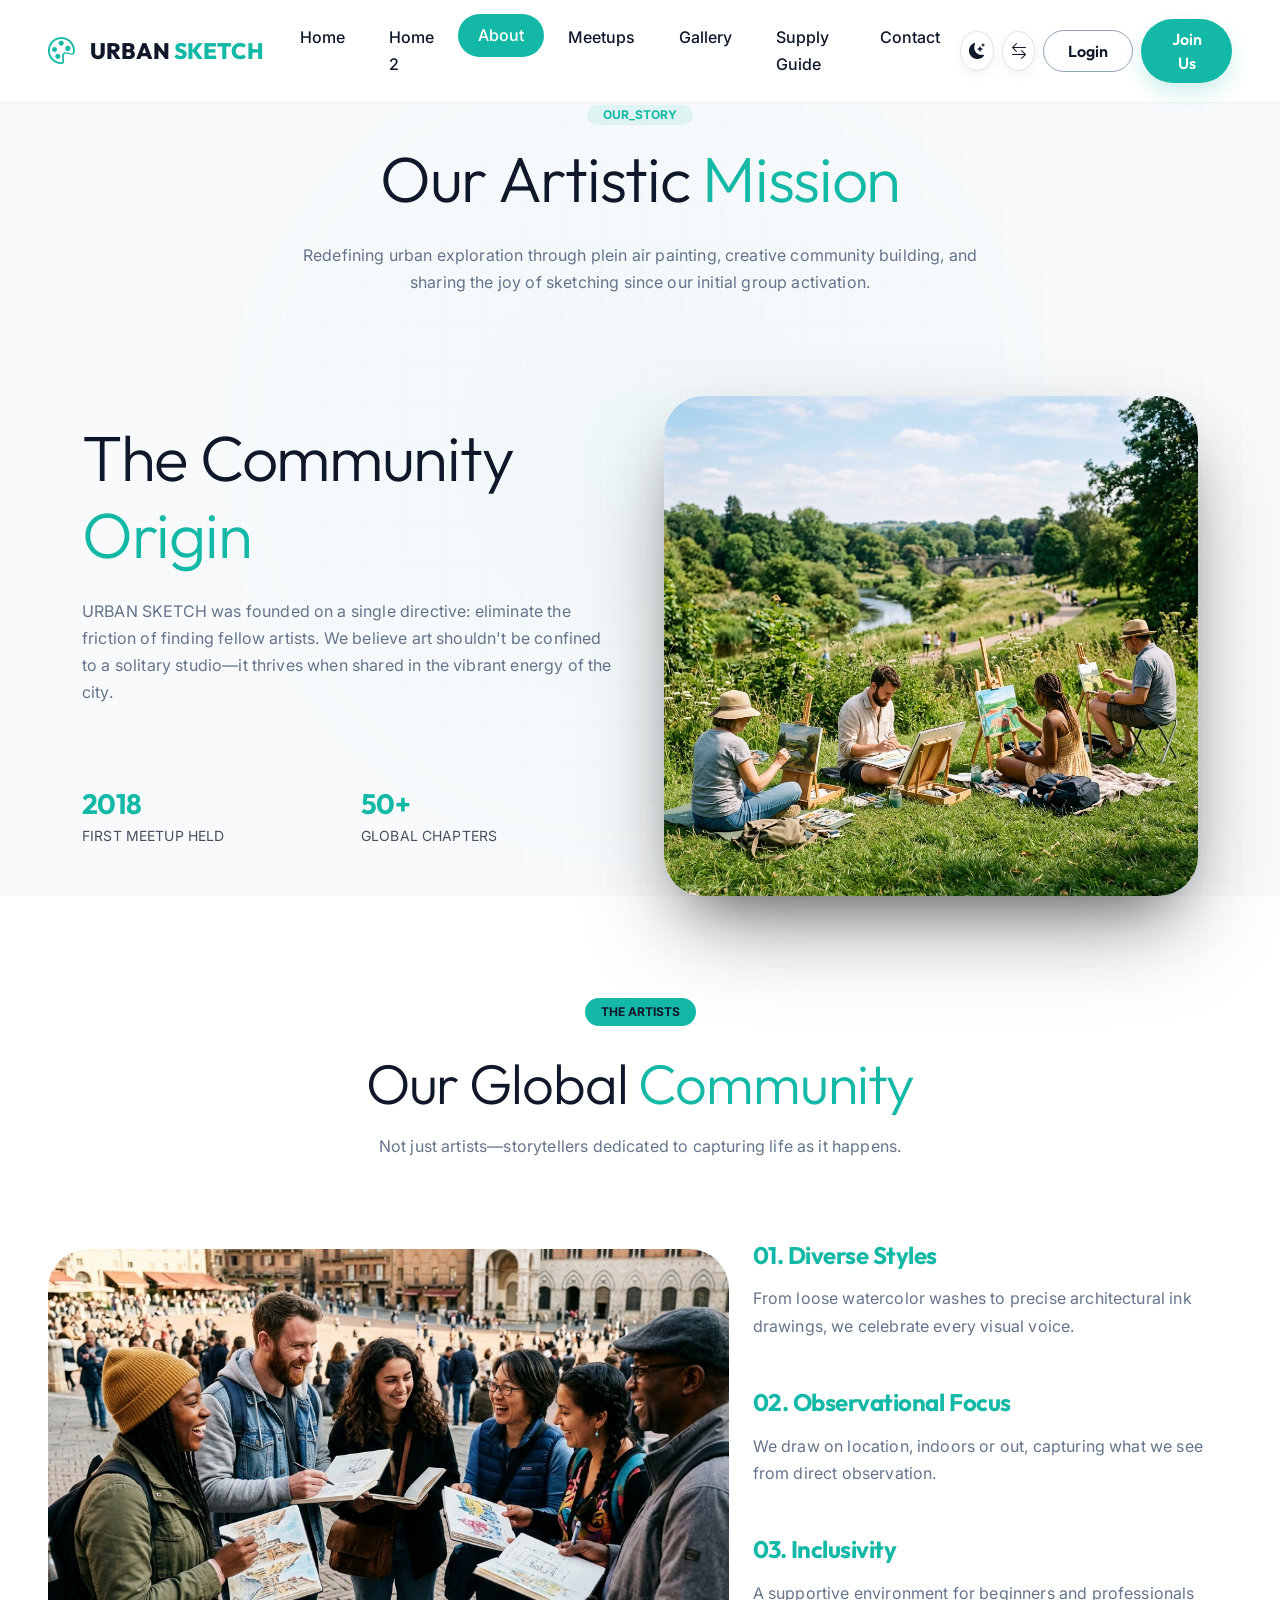
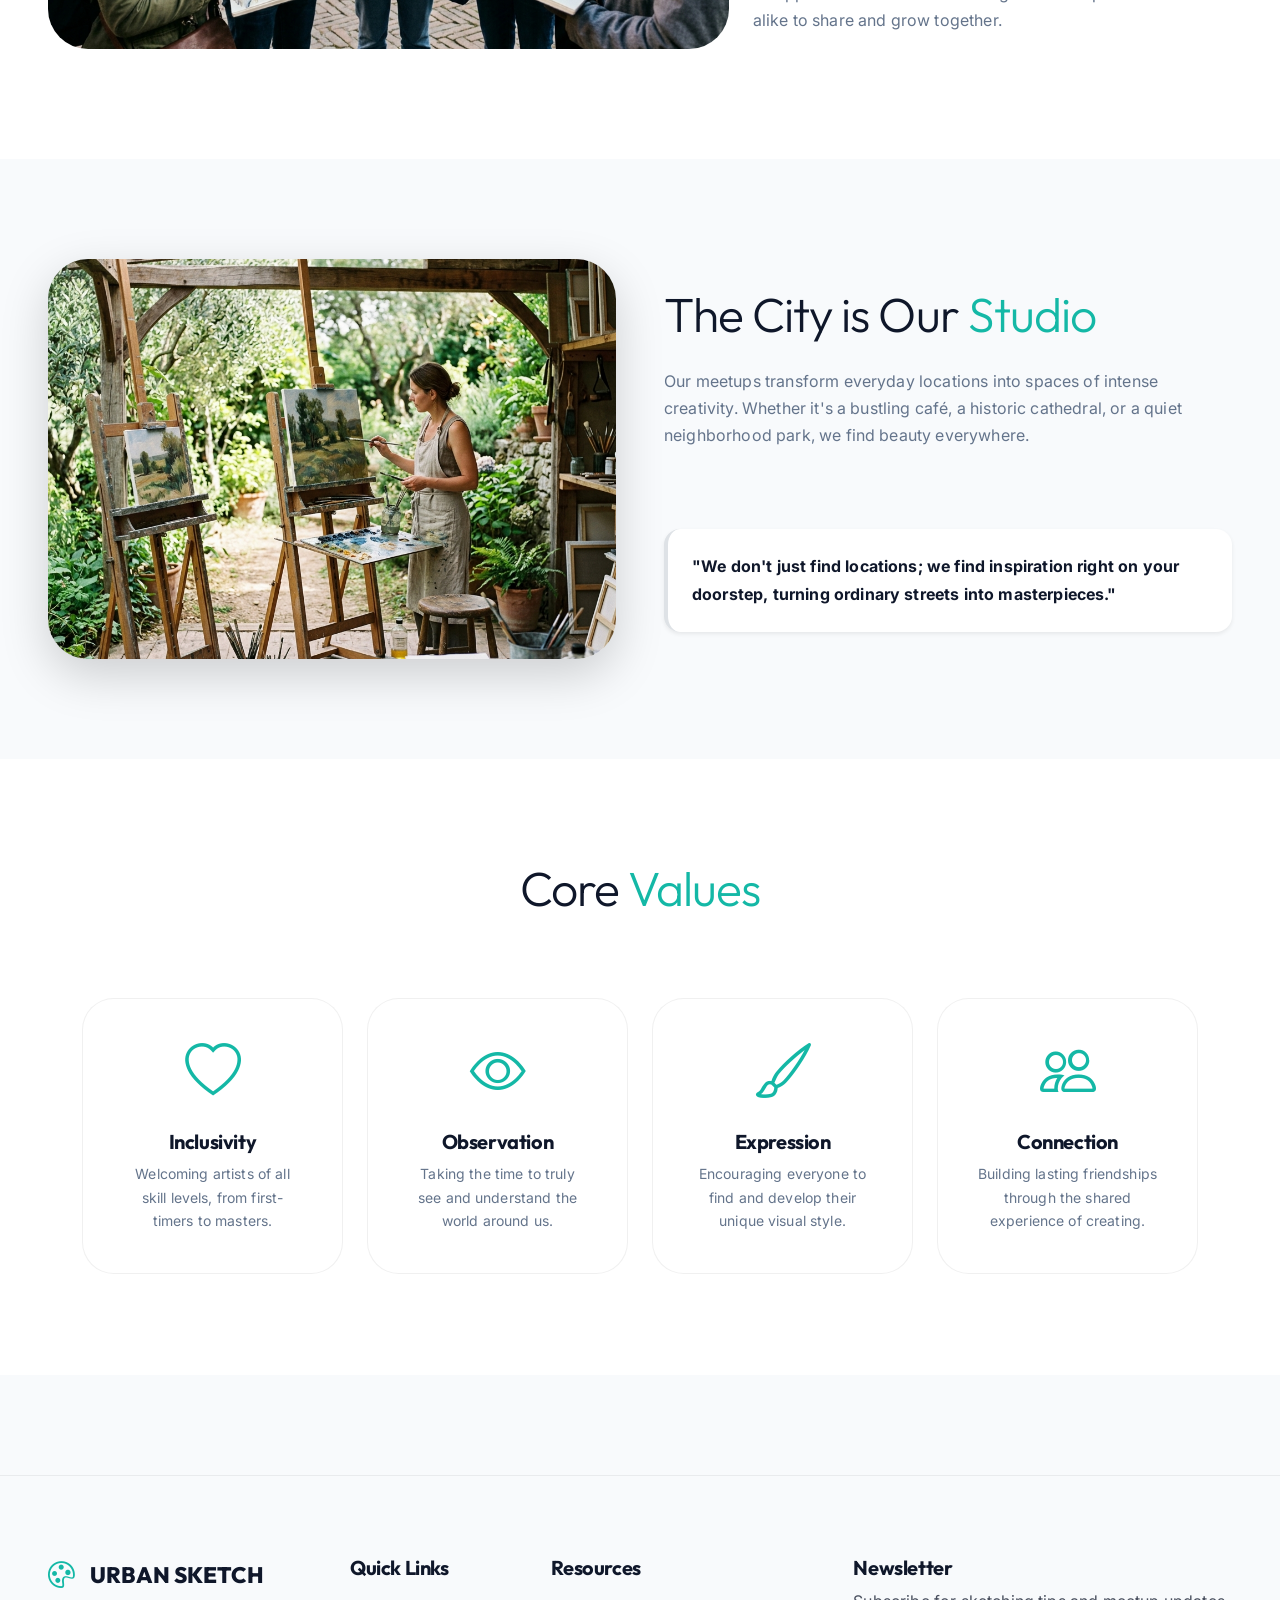
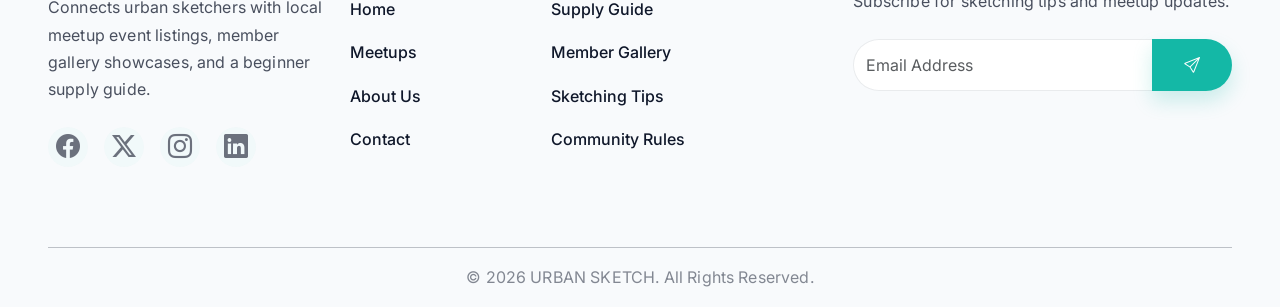
==== about.html @ a020747d "Initial commit with optimized platform layout and styling" ====
<!DOCTYPE html>

<html lang="en">
<head>
<link href="assets/images/favicon.svg" rel="icon" type="image/svg+xml"/>
<meta charset="utf-8"/>
<meta content="width=device-width, initial-scale=1.0" name="viewport"/>
<title>About Us | URBAN SKETCH</title>
<link href="https://cdn.jsdelivr.net/npm/bootstrap@5.3.3/dist/css/bootstrap.min.css" rel="stylesheet"/>
<link href="https://cdn.jsdelivr.net/npm/bootstrap-icons@1.11.3/font/bootstrap-icons.min.css" rel="stylesheet"/>
<link href="assets/css/style.css?v=3" rel="stylesheet"/>
<link href="assets/css/rtl.css" rel="stylesheet"/>
</head>
<body class="bg-color">
<div class="cursor-blob d-none d-xxl-block"></div>
<!-- Fixed Top Navbar -->
<nav class="navbar navbar-expand-xl">
<div class="container-fluid px-4 px-md-5">
<a class="navbar-brand d-flex align-items-center gap-3" href="index.html">
<i class="bi bi-palette brand-icon"></i>
<span class="fw-800">URBAN <span class="text-accent">SKETCH</span></span>
</a>
<button class="navbar-toggler border-0 shadow-none" data-bs-target="#offcanvasNav" data-bs-toggle="offcanvas" type="button">
<span class="navbar-toggler-icon"></span>
</button>
<div class="collapse navbar-collapse" id="navbarNav">
<ul class="navbar-nav mx-auto gap-1">
<li class="nav-item"><a class="nav-link" href="index.html">Home</a></li><li class="nav-item"><a class="nav-link" href="home-2.html">Home 2</a></li>
<li class="nav-item"><a class="nav-link active" href="about.html">About</a></li>
<li class="nav-item"><a class="nav-link" href="services.html">Meetups</a></li>
<li class="nav-item"><a class="nav-link" href="gallery.html">Gallery</a></li>
<li class="nav-item"><a class="nav-link" href="pricing.html">Supply Guide</a></li>
<li class="nav-item"><a class="nav-link" href="contact.html">Contact</a></li>
</ul>
<div class="d-flex align-items-center gap-2">
<div class="theme-toggle floating-icon-btn"><i class="bi bi-moon-stars-fill"></i></div>
<div class="rtl-toggle floating-icon-btn" onclick="document.documentElement.dir=document.documentElement.dir==='rtl'?'ltr':'rtl'"><i class="bi bi-arrow-left-right"></i></div>
<a class="btn btn-outline-dark px-4 py-2 d-none d-sm-inline-block" href="login.html">Login</a>
<a class="btn btn-accent px-4 py-2" href="booking.html">Join Us</a>
</div>
</div>
</div>
</nav>
<!-- Mobile Offcanvas -->
<div class="offcanvas offcanvas-end rounded-start-4 shadow-lg border-0 bg-card" id="offcanvasNav" tabindex="-1">
<div class="offcanvas-header p-4 position-relative d-flex justify-content-center border-bottom border-secondary border-opacity-10">
<h5 class="offcanvas-title navbar-brand m-0">
<i class="bi bi-palette brand-icon"></i>
<span class="fw-800">URBAN <span class="text-accent">SKETCH</span></span>
</h5>
<button class="btn-close position-absolute end-0 me-4" data-bs-dismiss="offcanvas" type="button"></button>
</div>
<div class="offcanvas-body p-4">
<ul class="navbar-nav gap-2">
<li class="nav-item"><a class="nav-link" href="index.html">Home</a></li><li class="nav-item"><a class="nav-link" href="home-2.html">Home 2</a></li>
<li class="nav-item"><a class="nav-link active" href="about.html">About</a></li>
<li class="nav-item"><a class="nav-link" href="services.html">Meetups</a></li>
<li class="nav-item"><a class="nav-link" href="gallery.html">Gallery</a></li>
<li class="nav-item"><a class="nav-link" href="pricing.html">Supply Guide</a></li>
<li class="nav-item"><a class="nav-link" href="contact.html">Contact</a></li>
</ul>
<div class="mt-auto pt-4 border-top">
<div class="d-flex align-items-center justify-content-center gap-3 mb-3">
<div class="theme-toggle floating-icon-btn"><i class="bi bi-moon-stars-fill"></i></div>
<div class="rtl-toggle floating-icon-btn" onclick="document.documentElement.dir=document.documentElement.dir==='rtl'?'ltr':'rtl'"><i class="bi bi-arrow-left-right"></i></div>
</div>
<div class="d-flex flex-column gap-3">
<a class="btn btn-outline-dark w-100 py-3 rounded-4" href="login.html">Login</a>
<a class="btn btn-accent w-100 py-3 rounded-4 fw-bold" href="booking.html">Join Us</a>
</div>
</div>
</div>
</div>
<!-- About Content -->
<main class="py-100">
<!-- Cinematic Hero -->
<section class="container text-center mb-100 reveal-up active">
<div class="badge bg-accent bg-opacity-10 text-accent mb-3 px-3 py-1 rounded-pill fw-bold">OUR_STORY</div>
<h1 class="display-3 fw-800 mb-4">Our Artistic <span class="text-accent">Mission</span></h1>
<p class="body-large text-muted mx-auto" style="max-width: 700px;">Redefining urban exploration through plein air painting, creative community building, and sharing the joy of sketching since our initial group activation.</p>
</section>
<!-- Section 1: Mission Hero -->
<section class="container">
<div class="row align-items-center g-5">
<div class="col-lg-6 reveal-up active text-center text-lg-start">
<h1 class="display-3 fw-800 mb-4">The Community <span class="text-accent">Origin</span></h1>
<p class="body-large text-muted mb-80">URBAN SKETCH was founded on a single directive: eliminate the friction of finding fellow artists. We believe art shouldn't be confined to a solitary studio—it thrives when shared in the vibrant energy of the city.</p>
<div class="row g-4 justify-content-center justify-content-lg-start">
<div class="col-sm-6">
<h3 class="fw-800 text-accent mb-1">2018</h3>
<p class="small opacity-75">FIRST MEETUP HELD</p>
</div>
<div class="col-sm-6">
<h3 class="fw-800 text-accent mb-1">50+</h3>
<p class="small opacity-75">GLOBAL CHAPTERS</p>
</div>
</div>
</div>
<div class="col-lg-6 reveal-up active delay-2">
<div class="image-reveal-wrapper rounded-60 shadow-2xl">
<img alt="Community Meetup" src="assets/images/about_meetup.png"/>
</div>
</div>
</div>
</section>
<!-- Section 2: Elite Team Grid -->
<section class="bg-card py-100 border-top border-bottom border-light border-opacity-10">
<div class="container-fluid px-4 px-md-5">
<div class="text-center mb-80 reveal-up active">
<span class="badge bg-accent text-dark px-3 py-2 rounded-pill mb-4">THE ARTISTS</span>
<h2 class="display-4 fw-800 mb-3">Our Global <span class="text-accent">Community</span></h2>
<p class="body-medium opacity-75 text-muted">Not just artists—storytellers dedicated to capturing life as it happens.</p>
</div>
<div class="row g-4 align-items-center">
<div class="col-lg-7 reveal-up active">
<div class="rounded-40 overflow-hidden shadow-premium">
<img alt="Our Community" class="img-fluid w-100 object-fit-cover" src="assets/images/about_community.png" style="max-height: 400px;"/>
</div>
</div>
<div class="col-lg-5 reveal-up active delay-2">
<div>
<div class="mb-5">
<h4 class="fw-bold text-accent mb-3">01. Diverse Styles</h4>
<p class="opacity-75 text-muted">From loose watercolor washes to precise architectural ink drawings, we celebrate every visual voice.</p>
</div>
<div class="mb-5">
<h4 class="fw-bold text-accent mb-3">02. Observational Focus</h4>
<p class="opacity-75 text-muted">We draw on location, indoors or out, capturing what we see from direct observation.</p>
</div>
<div>
<h4 class="fw-bold text-accent mb-3">03. Inclusivity</h4>
<p class="opacity-75 text-muted">A supportive environment for beginners and professionals alike to share and grow together.</p>
</div>
</div>
</div>
</div>
</div>
</section>
<!-- Section 3: The Mobile Lab (Split) -->
<section class="py-100">
<div class="container-fluid px-4 px-md-5">
<div class="row align-items-center g-5 flex-lg-row-reverse">
<div class="col-lg-6 reveal-right active">
<h2 class="display-5 fw-800 mb-4">The City is Our <span class="text-accent">Studio</span></h2>
<p class="body-medium text-muted mb-80">Our meetups transform everyday locations into spaces of intense creativity. Whether it's a bustling café, a historic cathedral, or a quiet neighborhood park, we find beauty everywhere.</p>
<div class="bg-card p-4 rounded-4 border-start border-4 border-accent shadow-sm">
<p class="mb-0 fw-bold text-main">"We don't just find locations; we find inspiration right on your doorstep, turning ordinary streets into masterpieces."</p>
</div>
</div>
<div class="col-lg-6 reveal-left active delay-1">
<div class="rounded-40 overflow-hidden shadow-lg lab-card-animate">
<img alt="Urban Studio" class="img-fluid w-100 object-fit-cover" src="assets/images/about_studio.png" style="max-height: 400px;"/>
</div>
</div>
</div>
</div>
</section>
<!-- Section 4: Operational Values (Modern Cards) -->
<section class="py-100 bg-card border-top border-bottom border-light border-opacity-10">
<div class="container text-center">
<h2 class="display-5 fw-800 mb-80 reveal-up active">Core <span class="text-accent">Values</span></h2>
<div class="row g-4">
<div class="col-lg-3 col-12 reveal-up active">
<div class="bento-card h-100">
<i class="bi bi-heart display-4 text-accent mb-4 d-inline-block"></i>
<h5 class="fw-bold">Inclusivity</h5>
<p class="small text-muted mb-0">Welcoming artists of all skill levels, from first-timers to masters.</p>
</div>
</div>
<div class="col-lg-3 col-12 reveal-up active delay-1">
<div class="bento-card h-100">
<i class="bi bi-eye display-4 text-accent mb-4 d-inline-block"></i>
<h5 class="fw-bold">Observation</h5>
<p class="small text-muted mb-0">Taking the time to truly see and understand the world around us.</p>
</div>
</div>
<div class="col-lg-3 col-12 reveal-up active delay-2">
<div class="bento-card h-100">
<i class="bi bi-brush display-4 text-accent mb-4 d-inline-block"></i>
<h5 class="fw-bold">Expression</h5>
<p class="small text-muted mb-0">Encouraging everyone to find and develop their unique visual style.</p>
</div>
</div>
<div class="col-lg-3 col-12 reveal-up active delay-3">
<div class="bento-card h-100">
<i class="bi bi-people display-4 text-accent mb-4 d-inline-block"></i>
<h5 class="fw-bold">Connection</h5>
<p class="small text-muted mb-0">Building lasting friendships through the shared experience of creating.</p>
</div>
</div>
</div>
</div>
</section>
</main>
<!-- Footer -->
<footer class="pt-80">
<div class="container-fluid px-4 px-md-5">
<div class="row g-4 mb-80">
<div class="col-lg-3 col-12 text-center text-md-start">
<a class="navbar-brand text-white footer-logo mb-16 d-flex align-items-center gap-3 justify-content-center justify-content-md-start" href="index.html">
<i class="bi bi-palette brand-icon"></i>
<span class="fw-800">URBAN <span class="text-accent">SKETCH</span></span>
</a>
<p class="opacity-75">Connects urban sketchers with local meetup event listings, member gallery showcases, and a beginner supply guide.</p>
<div class="d-flex justify-content-center justify-content-md-start gap-3 mt-4">
<a class="text-white fs-4" href="#"><i class="bi bi-facebook"></i></a>
<a class="text-white fs-4" href="#"><i class="bi bi-twitter-x"></i></a>
<a class="text-white fs-4" href="#"><i class="bi bi-instagram"></i></a>
<a class="text-white fs-4" href="#"><i class="bi bi-linkedin"></i></a>
</div>
</div>
<div class="col-lg-2 col-12">
<h5 class="footer-heading">Quick Links</h5>
<ul class="nav flex-column">
<li class="nav-item"><a class="nav-link" href="index.html">Home</a></li>
<li class="nav-item"><a class="nav-link" href="services.html">Meetups</a></li>
<li class="nav-item"><a class="nav-link" href="about.html">About Us</a></li>
<li class="nav-item"><a class="nav-link" href="contact.html">Contact</a></li>
</ul>
</div>
<div class="col-lg-3 col-12">
<h5 class="footer-heading">Resources</h5>
<ul class="nav flex-column">
<li class="nav-item"><a class="nav-link" href="pricing.html">Supply Guide</a></li>
<li class="nav-item"><a class="nav-link" href="gallery.html">Member Gallery</a></li>
<li class="nav-item"><a class="nav-link" href="#">Sketching Tips</a></li>
<li class="nav-item"><a class="nav-link" href="#">Community Rules</a></li>
</ul>
</div>
<div class="col-lg-4 col-12">
<h5 class="footer-heading">Newsletter</h5>
<p class="opacity-75 text-center text-md-start">Subscribe for sketching tips and meetup updates.</p>
<form class="mt-4">
<div class="input-group">
<input class="form-control rounded-pill rounded-end-0 bg-transparent border-secondary border-opacity-25 text-white" placeholder="Email Address" type="email"/>
<button class="btn btn-accent rounded-pill rounded-start-0" type="button"><i class="bi bi-send"></i></button>
</div>
</form>
</div>
</div>
<hr class="opacity-25"/>
<div class="text-center pb-3">
<p class="opacity-50 mb-0">© 2026 URBAN SKETCH. All Rights Reserved.</p>
</div>
</div>
</footer>
<script src="https://cdn.jsdelivr.net/npm/bootstrap@5.3.3/dist/js/bootstrap.bundle.min.js"></script>
<script src="assets/js/main.js"></script>
</body>
</html>
---- assets/css/style.css ----
@import url('https://fonts.googleapis.com/css2?family=Outfit:wght@300;400;500;600;700;800&family=Inter:wght@300;400;500;600;700&display=swap');

:root {
    /* Brand Colors - Artistic Palette */
    --primary: #0F172A;      /* Deep Canvas */
    --secondary: #94A3B8;    /* Slate Grey */
    --accent: #14B8A6;       /* Creative Teal */
    --accent-rgb: 20, 184, 166; 
    
    /* Spacing */
    --spacing-base: 8px;
    
    /* Effects */
    --glass-bg: rgba(255, 255, 255, 0.03);
    --glass-border: rgba(255, 255, 255, 0.1);
    --shadow-premium: 0 20px 40px rgba(0, 0, 0, 0.4);
    
    /* Light Theme Tokens */
    --bg-color: #F8FAFC;
    --card-bg: #FFFFFF;
    --text-main: #0F172A;
    --text-muted: #64748B;
    --border-color: rgba(0,0,0,0.06);
    --nav-bg: rgba(255, 255, 255, 0.95);
    
    /* Branding Helpers */
    --accent-glow: rgba(20, 184, 166, 0.4);
}

[data-theme="dark"] {
    --bg-color: #0A0A0B;
    --card-bg: #141416;
    --text-main: #FFFFFF;
    --text-muted: #E2E8F0;
    --border-color: rgba(255,255,255,0.08);
    --nav-bg: rgba(10, 10, 11, 0.8);
}

/* --- THEME UTILITY CLASSES (DRY) --- */
.bg-color { background-color: var(--bg-color) !important; transition: background-color 0.5s ease; }
.bg-card { background-color: var(--card-bg) !important; transition: background-color 0.5s ease; }
.text-main { color: var(--text-main) !important; transition: color 0.5s ease; }
.text-muted { color: var(--text-muted) !important; transition: color 0.5s ease; }
.border-secondary { border-color: var(--border-color) !important; transition: border-color 0.5s ease; }

/* Spacing Utilities (If not in Bootstrap) */
.mb-80 { margin-bottom: 80px !important; }
.mb-100 { margin-bottom: 100px !important; }
.mb-120 { margin-bottom: 120px !important; }
.mb-64 { margin-bottom: 64px !important; }
.mb-48 { margin-bottom: 48px !important; }
.mb-32 { margin-bottom: 32px !important; }
.mt-120 { margin-top: 120px !important; }
.py-120 { padding-top: 120px !important; padding-bottom: 120px !important; }
.p-48 { padding: 48px !important; }
.p-40 { padding: 40px !important; }
.p-32 { padding: 32px !important; }

.faq-card-interactive {
    transition: all 0.4s cubic-bezier(0.165, 0.84, 0.44, 1);
    cursor: default;
    background: var(--card-bg);
}

.faq-card-interactive:hover {
    transform: translateY(-10px);
    border-color: var(--accent) !important;
    box-shadow: var(--shadow-premium);
}

.glass-card {
    background: var(--card-bg);
    backdrop-filter: blur(20px);
    border: 1px solid var(--border-color);
    box-shadow: var(--shadow-premium);
    transition: all 0.5s cubic-bezier(0.4, 0, 0.2, 1);
}

[data-theme="light"] .glass-card {
    background: rgba(255, 255, 255, 0.85);
    border: 1px solid rgba(0, 0, 0, 0.05);
}

[data-theme="dark"] .glass-card {
    background: rgba(20, 20, 22, 0.7);
    border: 1px solid rgba(255, 255, 255, 0.08);
}

.brand-icon {
    font-size: 1.65rem !important; /* Matched to fw-800 brand text */
    vertical-align: middle;
    line-height: 1;
    color: var(--accent);
}

.navbar-brand {
    font-size: 1.4rem;
    display: flex;
    align-items: center;
    gap: 12px;
}

[data-theme="dark"] .navbar-toggler-icon {
    filter: invert(1) brightness(2);
}

[data-theme="dark"] .bi-list {
    color: #FFFFFF !important;
}

[data-theme="dark"] .navbar-toggler {
    border-color: rgba(255, 255, 255, 0.1) !important;
}

/* Global Reset & Body */
body {
    font-family: 'Inter', sans-serif;
    background-color: var(--bg-color);
    background-image: 
        radial-gradient(circle at 50% 50%, rgba(var(--accent-rgb), 0.03) 0%, transparent 60%),
        linear-gradient(rgba(0,0,0,0.01) 1px, transparent 1px),
        linear-gradient(90deg, rgba(0,0,0,0.01) 1px, transparent 1px);
    background-size: 100% 100%, 40px 40px, 40px 40px;
    background-attachment: fixed;
    color: var(--text-main);
    overflow-x: hidden;
    transition: background-color 0.5s ease;
    display: flex;
    flex-direction: column;
    min-height: 100vh;
}

[data-theme="dark"] body {
    background-image: 
        radial-gradient(circle at 50% 50%, rgba(var(--accent-rgb), 0.05) 0%, transparent 60%),
        linear-gradient(rgba(255,255,255,0.02) 1px, transparent 1px),
        linear-gradient(90deg, rgba(255,255,255,0.02) 1px, transparent 1px);
}

/* --- Blog Unique Sections --- */

/* Section 1: Intel Map */
.intel-map-v2 {
    background: url('../images/intel-map.png') center/cover no-repeat;
    height: 600px;
    border-radius: 40px;
    position: relative;
    overflow: hidden;
    margin-top: 80px;
    display: flex;
    align-items: center;
    padding: 60px;
}
.glass-data-panel {
    background: rgba(var(--bg-rgb), 0.7);
    backdrop-filter: blur(20px);
    border: 1px solid rgba(var(--accent-rgb), 0.2);
    border-radius: 40px;
    padding: 60px;
    max-width: 600px;
    box-shadow: 0 40px 100px rgba(0,0,0,0.5);
    z-index: 2;
}
.map-node-v2 {
    position: absolute;
    width: 16px;
    height: 16px;
    background: var(--accent);
    border-radius: 50%;
    box-shadow: 0 0 20px var(--accent);
}
.map-node-v2::after {
    content: '';
    position: absolute;
    top: -10px; left: -10px; right: -10px; bottom: -10px;
    border: 2px solid var(--accent);
    border-radius: 50%;
    animation: pulse-node 2s infinite;
}
@keyframes pulse-node {
    0% { transform: scale(0.5); opacity: 1; }
    100% { transform: scale(2.5); opacity: 0; }
}
[data-theme="light"] .glass-data-panel {
    background: rgba(255,255,255,0.7);
    box-shadow: 0 20px 60px rgba(0,0,0,0.1);
}

/* Section 2: Technical Categories */
.category-bento-v2 {
    display: grid;
    grid-template-columns: repeat(4, 1fr);
    gap: 24px;
    margin-top: 80px;
}
.category-card-v2 {
    background: var(--card-bg);
    border: 1px solid var(--border-color);
    border-radius: 32px;
    padding: 40px;
    text-align: center;
    transition: all 0.3s cubic-bezier(0.4, 0, 0.2, 1);
}
.category-card-v2:hover {
    border-color: var(--accent);
    transform: translateY(-8px);
    box-shadow: var(--shadow-premium);
}

/* Section 3: Newsletter Tactical */
.newsletter-v2 {
    background: var(--accent-glow);
    border-radius: 50px;
    padding: 80px;
    border: 1px dashed var(--accent);
    text-align: center;
    margin-top: 120px;
}
.newsletter-v2 input {
    background: var(--bg-main) !important;
    border: 1px solid var(--border-color) !important;
    padding: 18px 32px !important;
    border-radius: 100px !important;
    font-size: 1.1rem;
    max-width: 400px;
}

@media (max-width: 991px) {
    .category-bento-v2 { grid-template-columns: repeat(2, 1fr); }
    .newsletter-v2 { padding: 40px 24px; }
}
@media (max-width: 576px) {
    .category-bento-v2 { grid-template-columns: 1fr; }
}

/* Tactical Equipment Hover */
.equipment-card {
    transition: all 0.3s cubic-bezier(0.4, 0, 0.2, 1);
    border: 1px solid rgba(0,0,0,0.06) !important;
}
.equipment-card:hover {
    border-color: var(--accent) !important;
    transform: translateY(-5px);
    box-shadow: 0 10px 20px rgba(var(--accent-rgb), 0.1);
}
.equipment-card:hover i {
    transform: scale(1.1);
    color: var(--accent) !important;
}
.equipment-card i {
    transition: all 0.3s ease;
}
.text-main { color: var(--text-main) !important; }
.text-muted { color: var(--text-muted) !important; opacity: 1 !important; }
.text-dark { color: var(--text-main) !important; }

/* Dark Theme Opacity Boost */
[data-theme="dark"] p[class*="opacity-"],
[data-theme="dark"] span[class*="opacity-"],
[data-theme="dark"] .opacity-75,
[data-theme="dark"] .opacity-50 {
    opacity: 0.8 !important;
}

footer {
    margin-top: auto;
    border-top: 1px solid var(--border-color);
}

h1, h2, h3, h4, h5, h6 {
    font-family: 'Outfit', sans-serif;
    font-weight: 700;
    letter-spacing: -0.02em;
}

/* --- Standard Fixed Top Navbar --- */
.navbar {
    position: fixed;
    top: 0;
    left: 0;
    width: 100%;
    background: var(--nav-bg);
    backdrop-filter: blur(20px);
    -webkit-backdrop-filter: blur(20px);
    border-bottom: 1px solid var(--border-color);
    padding: 16px 0;
    box-shadow: none !important;
    transition: all 0.4s cubic-bezier(0.4, 0, 0.2, 1);
    z-index: 1050;
}

.navbar.scrolled {
    padding: 12px 0;
    background: var(--nav-bg);
    border-bottom: 1px solid var(--accent);
}

.navbar-brand {
    font-family: 'Outfit', sans-serif;
    font-weight: 800;
    font-size: 1.4rem;
    color: var(--text-main) !important;
    white-space: nowrap;
}

.brand-icon {
    font-size: 1.8rem;
    color: var(--accent);
}

.nav-link {
    color: var(--text-main) !important;
    font-weight: 500;
    padding: 8px 20px !important;
    border-radius: 50px;
    transition: all 0.3s ease;
}

.dropdown-menu {
    background-color: var(--card-bg) !important;
    border: 1px solid var(--border-color) !important;
    backdrop-filter: blur(20px);
}

[data-theme="dark"] .dropdown-item {
    color: #FFFFFF !important;
}

[data-theme="dark"] .dropdown-item:hover {
    background: rgba(var(--accent-rgb), 0.1);
    color: var(--accent) !important;
}

.navbar-nav .nav-link:hover, 
.navbar-nav .nav-link.active {
    background: var(--accent);
    color: #FFF !important;
    transform: translateY(-2px);
    border-radius: 100px;
}

footer .nav-link {
    transition: color 0.3s ease;
    padding: 8px 0 !important;
}

footer .nav-link:hover {
    background: transparent !important;
    color: var(--accent) !important;
    transform: none !important;
}

/* --- Premium Buttons --- */
.btn {
    border-radius: 100px;
    padding: 14px 32px;
    font-family: 'Outfit', sans-serif;
    font-weight: 600;
    transition: all 0.4s cubic-bezier(0.175, 0.885, 0.32, 1.275);
    border: none;
}

.btn-accent {
    background: var(--accent) !important;
    background-color: var(--accent) !important;
    color: #FFF !important;
    box-shadow: 0 10px 20px rgba(var(--accent-rgb), 0.2);
}

.btn-primary {
    background: var(--primary) !important;
    background-color: var(--primary) !important;
    color: #FFF !important;
    border: 1px solid var(--secondary) !important;
}

.btn-outline-dark {
    border: 1.5px solid var(--secondary) !important;
    color: var(--text-main) !important;
    background: transparent;
}

.btn-outline-dark:hover {
    background: var(--primary);
    color: #FFF !important;
}

[data-theme="dark"] .btn-outline-dark {
    color: #FFF !important;
}

.btn-accent:hover {
    transform: translateY(-4px) scale(1.02);
    box-shadow: 0 15px 30px rgba(var(--accent-rgb), 0.4);
    background-color: #0F766E !important; /* Slightly deeper performance teal */
    color: #FFF !important;
    border: none;
}

/* --- Bento Bento Cards --- */
.bento-card {
    background: var(--card-bg);
    border: 1px solid var(--border-color);
    border-radius: 32px;
    padding: 40px;
    height: 100%;
    transition: all 0.5s ease;
    position: relative;
    overflow: hidden;
}

.bento-card:hover {
    border-color: var(--accent);
    transform: translateY(-10px);
    box-shadow: var(--shadow-premium);
}

.bento-card::before {
    content: '';
    position: absolute;
    top: 0; left: 0; width: 100%; height: 5px;
    background: var(--accent);
    opacity: 0;
    transition: opacity 0.3s ease;
}

.bento-card:hover::before { opacity: 1; }

/* --- Hero Unique Design --- */
.hero-wrapper {
    min-height: 100vh;
    display: flex;
    align-items: center;
    background: radial-gradient(circle at 70% 30%, rgba(var(--accent-rgb), 0.1), transparent);
    padding-top: 100px;
}

.hero-title {
    font-size: 5rem;
    line-height: 1;
    margin-bottom: 24px;
}

.hero-accent-text {
    -webkit-text-stroke: 1px var(--accent);
    color: transparent;
}

/* --- Interactive Elements --- */
.reveal-up {
    opacity: 0;
    transform: translateY(60px);
    transition: all 1s cubic-bezier(0.23, 1, 0.32, 1);
}

.reveal-up.active, .reveal-left.active, .reveal-right.active, .scale-up.active {
    opacity: 1;
    transform: translate(0, 0) scale(1);
}

.reveal-left {
    opacity: 0;
    transform: translateX(-80px);
    transition: all 1.2s cubic-bezier(0.23, 1, 0.32, 1);
}

.reveal-right {
    opacity: 0;
    transform: translateX(80px);
    transition: all 1.2s cubic-bezier(0.23, 1, 0.32, 1);
}

.scale-up {
    opacity: 0;
    transform: scale(0.9);
    transition: all 1s cubic-bezier(0.23, 1, 0.32, 1);
}

/* Tactical Tech Scan for Lab */
.lab-card-animate {
    position: relative;
    overflow: hidden;
}

.lab-card-animate::after {
    content: '';
    position: absolute;
    top: -100%; left: 0; width: 100%; height: 50%;
    background: linear-gradient(to bottom, transparent, rgba(var(--accent-rgb), 0.15), transparent);
    animation: tech-scan 6s linear infinite;
    pointer-events: none;
    z-index: 2;
}

@keyframes tech-scan {
    0% { top: -100%; }
    100% { top: 200%; }
}

.delay-1 { transition-delay: 0.2s !important; }
.delay-2 { transition-delay: 0.4s !important; }
.delay-3 { transition-delay: 0.6s !important; }

/* Image Constraints & Presentation */
.image-reveal-wrapper {
    position: relative;
    border-radius: 40px;
    overflow: hidden;
    max-height: 500px;
    box-shadow: 0 10px 30px rgba(0,0,0,0.05);
}

.image-reveal-wrapper img {
    width: 100%;
    height: 100%;
    object-fit: cover;
    display: block;
}

.bento-card img {
    width: 100%;
    height: 250px;
    object-fit: cover;
    border-radius: 20px;
    margin-bottom: 24px;
    display: block;
    filter: drop-shadow(0 20px 30px rgba(0,0,0,0.1));
}

/* Timeline & Visual Flow */
.timeline {
    position: relative;
    padding: 20px 0;
}

.timeline::before {
    content: '';
    position: absolute;
    top: 50px;
    bottom: 50px;
    left: 50%;
    width: 2px;
    background: repeating-linear-gradient(to bottom, var(--accent) 0, var(--accent) 10px, transparent 10px, transparent 20px);
    opacity: 0.15;
    transform: translateX(-50%);
}

.mission-step {
    width: 64px;
    height: 64px;
    border-radius: 50%;
    background: var(--accent);
    color: #FFF;
    display: inline-flex;
    align-items: center;
    justify-content: center;
    font-size: 1.5rem;
    font-weight: 800;
    position: relative;
    z-index: 2;
    box-shadow: 0 0 0 0 rgba(var(--accent-rgb), 0.4);
    animation: hub-pulse 2.5s infinite cubic-bezier(0.66, 0, 0, 1);
}

@keyframes hub-pulse {
    0% { box-shadow: 0 0 0 0 rgba(var(--accent-rgb), 0.7); }
    70% { box-shadow: 0 0 0 20px rgba(var(--accent-rgb), 0); }
    100% { box-shadow: 0 0 0 0 rgba(var(--accent-rgb), 0); }
}

@media (max-width: 767px) {
    .timeline::before { left: 50%; transform: translateX(-50%); }
}

/* Typography Spacing */
body {
    line-height: 1.7;
    -webkit-font-smoothing: antialiased;
}

p, .body-large {
    margin-bottom: 1.5rem;
    letter-spacing: 0.01em;
}

h1, h2, h3, h4 {
    margin-bottom: 1.2rem;
}

/* Custom Cursor Placeholder */
.cursor-blob {
    width: 400px;
    height: 400px;
    background: var(--accent);
    filter: blur(100px);
    opacity: 0.1;
    position: fixed;
    border-radius: 50%;
    pointer-events: none;
    z-index: -1;
    transition: all 0.1s ease;
}

/* Dashboard Panel Transitions */
.panel-slide {
    background: var(--card-bg);
    border-radius: 24px;
    padding: 32px;
    margin-bottom: 24px;
    border: 1px solid var(--border-color);
    transition: 0.6s all ease;
}

/* Utilities & Spacing */
.py-120 { padding-top: 120px; padding-bottom: 120px; }
.py-100 { padding-top: 100px; padding-bottom: 100px; }
.py-80 { padding-top: 80px; padding-bottom: 80px; }
.py-64 { padding-top: 64px; padding-bottom: 64px; }
.pb-120 { padding-bottom: 120px; }
.pb-100 { padding-bottom: 100px; }
.pb-80 { padding-bottom: 80px; }
.pb-64 { padding-bottom: 64px; }
.pb-48 { padding-bottom: 48px; }
.pt-120 { padding-top: 120px; }
.pt-100 { padding-top: 100px; }
.pt-80 { padding-top: 80px; }
.pt-64 { padding-top: 64px; }
.pt-48 { padding-top: 48px; }
.pt-32 { padding-top: 32px; }

.text-accent { color: rgba(var(--accent-rgb), var(--bs-text-opacity, 1)) !important; }
.bg-accent { background-color: rgba(var(--accent-rgb), var(--bs-bg-opacity, 1)) !important; }
.rounded-40 { border-radius: 40px; }

/* Footer Social Kinetics */
footer .d-flex.gap-3 a {
    color: var(--text-main) !important;
    opacity: 0.6;
    transition: all 0.4s cubic-bezier(0.175, 0.885, 0.32, 1.275);
    display: inline-flex;
    align-items: center;
    justify-content: center;
    width: 40px;
    height: 40px;
    border-radius: 50%;
    background: rgba(var(--accent-rgb), 0.05);
}

@media (min-width: 768px) {
    .border-md-start {
        border-left: 1px solid var(--border-color) !important;
    }
}

[data-theme="dark"] footer .d-flex.gap-3 a {
    background: rgba(255, 255, 255, 0.05);
}

footer .d-flex.gap-3 a:hover {
    color: #FFFFFF !important;
    background: var(--accent) !important;
    opacity: 1;
    transform: translateY(-5px) scale(1.1);
}

.footer-logo, .footer-logo span {
    color: var(--text-main) !important;
}

@media (max-width: 991px) {
    footer {
        text-align: center !important;
    }
    footer .col-12 {
        display: flex;
        flex-direction: column;
        align-items: center;
        margin-bottom: 48px;
    }
    footer .navbar-brand {
        order: -1 !important;
        justify-content: center !important;
        margin-top: 0;
        margin-bottom: 24px;
    }
    footer .nav.flex-column {
        align-items: center;
        padding-left: 0;
    }
    footer .d-flex.gap-3 {
        justify-content: center !important;
        margin-top: 24px;
        margin-bottom: 24px;
    }
    footer .input-group {
        max-width: 320px;
        margin: 0 auto;
    }
}

/* --- Deployment Matrix Unique Section --- */
.deployment-grid {
    display: flex;
    gap: 24px;
    margin-top: 64px;
}

.matrix-card {
    flex: 1;
    background: var(--card-bg);
    border: 1px solid var(--border-color);
    border-radius: 40px;
    padding: 48px 32px;
    position: relative;
    overflow: hidden;
    transition: all 0.6s cubic-bezier(0.23, 1, 0.32, 1);
    isolation: isolate;
}

.matrix-card:hover {
    flex: 1.5;
    background: var(--primary);
    border-color: var(--accent);
    box-shadow: 0 40px 80px rgba(0,0,0,0.3);
}

.matrix-card:hover * {
    color: #FFF !important;
}

.card-number {
    position: absolute;
    top: -20px;
    right: -10px;
    font-size: 10rem;
    font-weight: 800;
    color: var(--accent);
    opacity: 0.03;
    transition: 0.6s all ease;
}

.matrix-card:hover .card-number {
    opacity: 0.1;
    transform: scale(1.1) rotate(5deg);
}

.matrix-icon {
    font-size: 3rem;
    color: var(--accent);
    margin-bottom: 32px;
    background: rgba(var(--accent-rgb), 0.1);
    width: 80px;
    height: 80px;
    display: flex;
    align-items: center;
    justify-content: center;
    border-radius: 20px;
    transition: 0.4s all ease;
}

.matrix-card:hover .matrix-icon {
    background: var(--accent);
    color: #FFF !important;
    transform: rotateY(180deg);
}

.matrix-scanline {
    position: absolute;
    left: 0;
    width: 100%;
    height: 2px;
    background: var(--accent);
    box-shadow: 0 0 15px var(--accent);
    opacity: 0.3;
    pointer-events: none;
    animation: scan-move 4s linear infinite;
}

@keyframes scan-move {
    0% { top: 0%; opacity: 0; }
    5% { opacity: 0.3; }
    95% { opacity: 0.3; }
    100% { top: 100%; opacity: 0; }
}

/* --- MISSION GALLERY ARCHIVE --- */
.mission-gallery-grid {
    display: grid;
    grid-template-columns: repeat(3, 1fr);
    grid-auto-rows: 350px;
    gap: 32px;
    grid-auto-flow: dense;
}

.mission-card {
    position: relative;
    border-radius: 40px;
    overflow: hidden;
    background: var(--card-bg);
    border: 1px solid var(--border-color);
}

.mission-card.tall { grid-row: span 2; }
.mission-card.wide { grid-column: span 2; }

.mission-image-wrapper {
    position: relative;
    width: 100%;
    height: 100%;
}

.mission-image-wrapper img {
    width: 100%;
    height: 100%;
    object-fit: cover;
    transition: transform 0.8s cubic-bezier(0.23, 1, 0.32, 1);
}

.mission-card:hover .mission-image-wrapper img {
    transform: scale(1.1) rotate(1deg);
}

/* HUD Overlay */
.mission-hud {
    position: absolute;
    top: 0; left: 0; width: 100%; height: 100%;
    background: linear-gradient(to top, rgba(0,0,0,0.8) 0%, transparent 60%);
    padding: 32px;
    display: flex;
    flex-direction: column;
    justify-content: space-between;
    opacity: 0.9;
    z-index: 2;
}

.hud-top {
    display: flex;
    justify-content: space-between;
    align-items: flex-start;
}

.hud-id {
    font-family: 'Outfit', sans-serif;
    font-size: 0.75rem;
    font-weight: 800;
    letter-spacing: 0.1em;
    padding: 6px 12px;
    background: rgba(var(--accent-rgb), 0.15);
    color: var(--accent);
    border: 1px solid var(--accent);
    border-radius: 4px;
}

.hud-status {
    font-family: 'Outfit', sans-serif;
    font-size: 0.7rem;
    font-weight: 800;
    color: #FFFFFF;
    text-shadow: 0 1px 3px rgba(0,0,0,0.8);
    background: rgba(0,0,0,0.4);
    padding: 4px 10px;
    border-radius: 4px;
    letter-spacing: 0.05em;
    backdrop-filter: blur(4px);
}

.hud-bottom {
    transform: translateY(10px);
    transition: transform 0.4s ease;
}

.mission-card:hover .hud-bottom {
    transform: translateY(0);
}

/* Scanline Effect on Hover */
.mission-card::after {
    content: '';
    position: absolute;
    inset: 0;
    background: linear-gradient(rgba(var(--accent-rgb), 0.05) 50%, transparent 50%);
    background-size: 100% 4px;
    opacity: 0;
    pointer-events: none;
    transition: opacity 0.3s ease;
    z-index: 1;
}

.mission-card:hover::after { opacity: 1; }

@media (max-width: 1200px) {
    .mission-gallery-grid { grid-template-columns: repeat(2, 1fr); }
}

@media (max-width: 767px) {
    .mission-gallery-grid { grid-template-columns: 1fr; grid-auto-rows: auto; }
    .mission-card.wide, .mission-card.tall { grid-column: auto; grid-row: auto; }
    .mission-image-wrapper img { height: 400px; }
}

@media (max-width: 991px) {
    .deployment-grid { flex-direction: column; }
    .matrix-card:hover { flex: 1; }
}

/* Section-Specific Bento Fixes (For Dark Sections) */
.bg-primary .bento-card {
    background: rgba(255, 255, 255, 0.05) !important;
    backdrop-filter: blur(10px);
    border-color: rgba(255, 255, 255, 0.1) !important;
    color: #FFF !important;
}

.bg-primary .bento-card h4, 
.bg-primary .bento-card h3,
.bg-primary .bento-card p {
    color: #FFF !important;
}

.bg-primary .bento-card .text-muted,
.bg-primary .bento-card .opacity-50,
.bg-primary .bento-card .opacity-75 {
    color: rgba(255, 255, 255, 0.7) !important;
}

/* Fix Bootstrap Blue Overrides */
.bg-primary { background-color: var(--primary) !important; }
.text-primary { color: var(--accent) !important; }
.progress-bar { background-color: var(--accent) !important; }

/* --- MOBILE & TABLET RESPONSIVENESS (DEBUG FIXES) --- */

/* 1. Header & Navbar */
@media (max-width: 991px) {
    .navbar {
        width: 100% !important;
        left: 0 !important;
        top: 0 !important;
        transform: none !important;
        border-radius: 0 !important;
        padding: 15px 0 !important;
        background: var(--nav-bg) !important;
        backdrop-filter: blur(20px) !important;
    }
    .navbar .container {
        display: flex !important;
        flex-direction: row !important;
        justify-content: space-between !important;
        align-items: center !important;
    }
    .navbar-brand { 
        order: 1 !important; 
        margin: 0 !important;
        display: flex !important;
        align-items: center !important;
    }
    .navbar-toggler { 
        order: 2 !important; 
        margin: 0 !important;
        padding: 8px !important;
    }
}

/* 2. Hero & Typography Section */
@media (max-width: 639px) {
    .hero-wrapper {
        text-align: center;
        padding-top: 140px;
    }
    .hero-wrapper .col-lg-6 {
        display: flex;
        flex-direction: column;
        align-items: center;
        padding-bottom: 40px;
    }
    .hero-title {
        font-size: 2.2rem !important;
    }
    .btn-group-responsive {
        flex-direction: column;
        width: 100%;
        gap: 12px !important;
    }
    .btn-group-responsive .btn {
        width: 100% !important;
        margin: 0 !important;
    }
    
    /* Global Section Heading Center */
    .heading-large, .display-3, .display-4, .h1 {
        text-align: center !important;
    }
    p.body-large {
        text-align: center !important;
        margin-left: auto;
        margin-right: auto;
    }
}

/* 3. Grid & Cards (Tablets & Mobile) */
@media (max-width: 1024px) {
    /* Tablet 2 Column Rule */
    .row > [class*="col-"] {
        padding-left: 12px;
        padding-right: 12px;
    }
}

@media (max-width: 768px) {
    /* How It Works Overlap Fix */
    .timeline {
        padding-left: 20px;
        padding-right: 20px;
        gap: 40px !important;
    }
    /* .timeline::before {
        display: none; 
    } */
    .mission-step {
        margin-bottom: 16px;
    }
    /* Section Padding Logic (Rule 10) */
    .py-120, .pt-120, .pt-100 { padding-top: 80px !important; }
    .pb-120, .pb-100 { padding-bottom: 80px !important; }
}

/* 6. Form Fixes (Booking/Login/Reg) */
@media (max-width: 639px) {
    .form-control:not(.input-group .form-control) {
        width: 100% !important;
    }
    .input-group {
        width: 100% !important;
        flex-wrap: nowrap !important;
    }
    .bento-card {
        padding: 24px !important;
    }
}

/* 8. Footer Fixes */
@media (max-width: 991px) {
    footer {
        text-align: center !important;
    }
    footer .col-lg-3, footer .col-lg-2, footer .col-lg-4, footer .col-12 {
        display: flex !important;
        flex-direction: column !important;
        align-items: center !important;
        text-align: center !important;
        margin-bottom: 40px;
    }
    footer .navbar-brand, footer .d-flex {
        justify-content: center !important;
        width: 100%;
    }
    footer .nav {
        display: flex !important;
        flex-direction: column !important;
        align-items: center !important;
        padding: 0;
    }
    footer .nav-link {
        text-align: center;
        padding: 8px 0;
    }
    footer form {
        width: 100%;
        max-width: 400px;
        margin: 0 auto;
    }
    footer .input-group {
        display: flex !important;
        flex-direction: row !important;
        flex-wrap: nowrap !important;
    }
    footer .input-group .form-control {
        width: auto !important;
        flex: 1;
    }
}

@media (min-width: 640px) and (max-width: 1024px) {
    footer .row {
        --bs-gutter-x: 2rem;
    }
}

/* 9. Overflow Prevention */
html, body {
    overflow-x: hidden;
    width: 100%;
}
* {
    box-sizing: border-box;
}
img {
    max-width: 100%;
    height: auto;
}

/* 13. Page Specific Responsive Polishes */
@media (max-width: 991px) {
    /* Prevent Pricing Scale Overlap */
    .bento-card[style*="scale"] {
        transform: scale(1) !important;
        margin-top: 0 !important;
        margin-bottom: 24px !important;
    }
    
    /* Dashboard Content Padding for Fixed Mobile Nav */
    .dashboard-content {
        padding-top: 100px !important;
        padding-left: 16px !important;
        padding-right: 16px !important;
    }

    /* Text Sizes */
    .display-small { font-size: 2.5rem !important; }
}

@media (max-width: 575px) {
    .container {
        padding-left: 20px;
        padding-right: 20px;
    }
    .p-48 { padding: 24px !important; }
    .display-3 { font-size: 2.2rem !important; }
}

/* --- Home 2 Unique Sections --- */

/* Section 1: Fleet Intelligence Matrix */
.metric-grid-v2 {
    display: grid;
    grid-template-columns: repeat(4, 1fr);
    gap: 32px;
}
.metric-card-v2 {
    background: var(--card-bg);
    border: 1px solid var(--border-color);
    padding: 40px;
    border-radius: 40px;
    text-align: center;
    transition: all 0.5s ease;
}
.metric-card-v2:hover {
    background: var(--accent);
    transform: translateY(-10px);
}
.metric-card-v2:hover * { color: #FFF !important; }

/* Section 2: Command Mapping */
.split-hero-v2 {
    display: flex;
    align-items: stretch;
    min-height: 600px;
    border-radius: 60px;
    overflow: hidden;
    margin: 80px 0;
}
.split-content {
    flex: 1;
    background: var(--card-bg);
    padding: 80px;
    display: flex;
    flex-direction: column;
    justify-content: center;
}
.split-image {
    flex: 1.2;
    mask-image: linear-gradient(to right, transparent, black 20%);
}

/* Section 3: Protocol Pipeline */
.protocol-row {
    position: relative;
    padding: 60px 0;
}
.protocol-item {
    padding: 40px;
    border-left: 4px solid var(--accent);
    background: rgba(var(--accent-rgb), 0.02);
    margin-bottom: 24px;
    transition: 0.3s all ease;
}
.protocol-item:hover {
    background: rgba(var(--accent-rgb), 0.05);
    padding-left: 50px;
}

/* Section 4: Tech Bento Specialized */
.tech-bento-grid {
    display: grid;
    grid-template-columns: 2fr 1.5fr;
    grid-template-rows: auto auto;
    gap: 24px;
}
.tech-bento-main {
    grid-row: span 2;
    height: 100%;
}

/* Section 5: Showcase Final */
.showcase-v2 {
    background-attachment: fixed;
    background-size: cover;
    background-position: center;
    min-height: 500px;
    display: flex;
    align-items: center;
    justify-content: center;
    border-radius: 60px;
    position: relative;
    overflow: hidden;
}
.showcase-v2::before {
    content: '';
    position: absolute;
    inset: 0;
    background: linear-gradient(to right, rgba(10,10,11,0.9), transparent);
}

@media (max-width: 991px) {
    .metric-grid-v2 { grid-template-columns: repeat(2, 1fr); }
    .split-hero-v2 { flex-direction: column; }
    .tech-bento-grid { grid-template-columns: 1fr; }
}
@media (max-width: 639px) {
    .metric-grid-v2 { grid-template-columns: 1fr; }
    .split-content { padding: 40px; }
}

/* Section 6: Mission Control Tiers */
.landscape-grid-v2 {
    display: flex;
    flex-direction: column;
    gap: 32px;
}
.landscape-card-v2 {
    display: flex;
    align-items: center;
    background: var(--card-bg);
    border: 1px solid var(--border-color);
    border-radius: 40px;
    padding: 0;
    overflow: hidden;
    transition: 0.5s all ease;
}
.landscape-card-v2:hover {
    border-color: var(--accent);
    box-shadow: 0 30px 60px rgba(0,0,0,0.1);
}
.landscape-card-v2 .card-img {
    flex: 1.5;
    height: 350px;
    object-fit: cover;
}
.landscape-card-v2 .card-body-v2 {
    flex: 1;
    padding: 48px;
}

/* Section 7: Bio Profile */
.bio-section-v2 {
    display: grid;
    grid-template-columns: 450px 1fr;
    gap: 60px;
    align-items: center;
}
.bio-img-wrapper {
    position: relative;
    border-radius: 40px;
    overflow: hidden;
}
.bio-stats {
    display: flex;
    gap: 24px;
    margin-top: 32px;
}
.bio-stat-node {
    padding: 20px;
    border-radius: 24px;
    background: rgba(var(--accent-rgb), 0.05);
    text-align: center;
}

/* Section 8: Floating UI Hub */
.floating-ui-v2 {
    position: relative;
    min-height: 700px;
    display: flex;
    align-items: center;
    justify-content: center;
}
.ui-mockup {
    z-index: 2;
    position: relative;
    width: 100%;
    max-width: 800px;
    border-radius: 40px;
}
.floating-node {
    position: absolute;
    background: var(--card-bg);
    padding: 20px 32px;
    border-radius: 20px;
    border: 1px solid var(--border-color);
    box-shadow: 0 16px 32px rgba(0,0,0,0.1);
    z-index: 3;
    animation: float-slow 4s ease-in-out infinite;
}
@keyframes float-slow {
    0%, 100% { transform: translateY(0); }
    50% { transform: translateY(-20px); }
}

@media (max-width: 991px) {
    .landscape-card-v2 { flex-direction: column; }
    .landscape-card-v2 .card-img { height: 250px; width: 100%; }
    .bio-section-v2 { grid-template-columns: 1fr; text-align: center; }
    .bio-img-wrapper { max-width: 400px; margin: 0 auto; }
}

/* --- Pricing Unique Sections --- */

/* Section 1: Comparison Matrix */
.compare-matrix-v2 {
    display: grid;
    grid-template-columns: 300px 1fr 1fr 1fr;
    border: 1px solid var(--border-color);
    border-radius: 40px;
    overflow: hidden;
    background: var(--card-bg);
    box-shadow: 0 30px 60px rgba(0,0,0,0.06);
}
.compare-cell {
    padding: 32px;
    border-bottom: 1px solid var(--border-color);
    border-right: 1px solid var(--border-color);
    display: flex;
    align-items: center;
    justify-content: center;
    transition: all 0.4s cubic-bezier(0.165, 0.84, 0.44, 1);
    background: transparent;
}

[data-theme="dark"] .compare-matrix-v2 {
    box-shadow: 0 40px 100px rgba(0,0,0,0.4);
}

.compare-cell:not(.compare-header-cell):hover {
    background: rgba(var(--accent-rgb), 0.03);
    color: var(--accent) !important;
    transform: scale(1.02);
    z-index: 2;
    box-shadow: 0 10px 30px rgba(0,0,0,0.05);
}

.reveal-up.active .bi-check-matrix {
    animation: matrix-check-in 0.8s cubic-bezier(0.175, 0.885, 0.32, 1.275) forwards;
}

.compare-matrix-v2 div:nth-child(5) .bi-check-matrix { animation-delay: 0.1s; }
.compare-matrix-v2 div:nth-child(6) .bi-check-matrix { animation-delay: 0.2s; }
.compare-matrix-v2 div:nth-child(7) .bi-check-matrix { animation-delay: 0.3s; }
.compare-matrix-v2 div:nth-child(9) .bi-check-matrix { animation-delay: 0.4s; }
.compare-matrix-v2 div:nth-child(10) .bi-check-matrix { animation-delay: 0.5s; }
.compare-matrix-v2 div:nth-child(11) .bi-check-matrix { animation-delay: 0.6s; }
.compare-matrix-v2 div:nth-child(13) .bi-check-matrix { animation-delay: 0.7s; }
.compare-matrix-v2 div:nth-child(14) .bi-check-matrix { animation-delay: 0.8s; }
.compare-matrix-v2 div:nth-child(15) .bi-check-matrix { animation-delay: 0.9s; }

.bi-check-matrix { opacity: 0; display: inline-block; }

@keyframes matrix-check-in {
    from { transform: scale(0) rotate(-45deg); opacity: 0; }
    to { transform: scale(1) rotate(0); opacity: 1; }
}

.compare-header-cell {
    font-weight: 800;
    letter-spacing: 0.1em;
    font-family: 'Outfit', sans-serif;
    border-bottom: 2px solid var(--border-color) !important;
    background: #F1F5F9;
    color: var(--primary) !important;
}

[data-theme="dark"] .compare-matrix-v2 {
    background: #111112 !important;
    box-shadow: 0 40px 100px rgba(0,0,0,0.6);
}

[data-theme="dark"] .compare-header-cell {
    background: rgba(255, 255, 255, 0.05) !important;
    color: var(--secondary) !important;
}

[data-theme="dark"] .compare-cell {
    color: var(--text-main) !important;
}

/* Light Theme Overrides for contrast */
body:not([data-theme="dark"]) .compare-matrix-v2 {
    border: 1px solid rgba(0,0,0,0.1);
}
body:not([data-theme="dark"]) .compare-cell {
    border-color: rgba(0,0,0,0.08);
}

/* Section 2: Enterprise Fleet */
.enterprise-banner-v2 {
    background: linear-gradient(rgba(0,0,0,0.65), rgba(0,0,0,0.85)), url('../images/about_community.png') center/cover no-repeat fixed;
    padding: 100px 0;
    border-radius: 60px;
    position: relative;
    overflow: hidden;
    margin: 80px 0;
}

/* Section 3: Value Protocol */
.value-protocol-grid {
    display: grid;
    grid-template-columns: repeat(3, 1fr);
    gap: 48px;
}
.value-node {
    position: relative;
    padding-top: 60px;
    text-align: center;
}
.value-node::before {
    content: '';
    position: absolute;
    top: 0;
    left: 50%;
    transform: translateX(-50%);
    width: 2px;
    height: 60px;
    background: var(--accent);
}

@media (max-width: 991px) {
    .compare-matrix-v2 { grid-template-columns: 1fr; }
    .compare-cell { justify-content: start; }
    .value-protocol-grid { grid-template-columns: 1fr; }
}

/* Dashboard Clashing Colors Fix */
.text-success { color: var(--secondary) !important; opacity: 0.8; }
.bg-success { background: var(--secondary) !important; }
.sidebar-active { background: var(--accent-glow) !important; color: var(--accent) !important; }

/* --- Gallery Unique Sections --- */

/* Utility: High Impact Shadow */
.shadow-2xl {
    box-shadow: 0 40px 100px -20px rgba(0, 0, 0, 0.4), 0 30px 60px -30px rgba(0, 0, 0, 0.5);
}

/* Section 1: Driveway Protocols */
.custom-list li i {
    font-size: 1.4rem;
    filter: drop-shadow(0 0 10px var(--accent-glow));
}

/* Section 2: Workplace Velocity Cards */
.hover-card {
    position: relative;
    transition: all 0.6s cubic-bezier(0.16, 1, 0.3, 1);
}
.hover-overlay {
    position: absolute;
    top: 0; left: 0; right: 0; bottom: 0;
    background: linear-gradient(to top, rgba(10,10,11,0.95), transparent);
    opacity: 0.85;
    transition: all 0.5s ease;
}
.hover-card:hover {
    transform: scale(1.02);
    box-shadow: 0 40px 80px rgba(0,0,0,0.3);
}
.hover-card:hover .hover-overlay {
    opacity: 1;
    background: linear-gradient(to top, rgba(var(--accent-rgb), 0.8), transparent);
}

/* Section 3: Precision Handover Immersive */
.p-lg-8 {
    padding: 6rem !important;
}

@media (max-width: 991px) {
    .p-lg-8 {
        padding: 3rem !important;
    }
    .shadow-2xl {
        box-shadow: 0 20px 50px rgba(0,0,0,0.2);
    }
}

/* --- Kinetic Shift Immersive Hero --- */
.kinetic-hero {
    background-color: var(--bg-color);
    z-index: 10;
    padding-top: 140px; /* Increased to prevent clipping */
    padding-bottom: 60px;
    min-height: 100vh;
}

@media (max-width: 991px) {
    .kinetic-hero {
        min-height: auto;
    }
}

.k-hero-backdrop {
    position: absolute;
    inset: 0;
    background: radial-gradient(circle at 20% 30%, rgba(var(--accent-rgb), 0.05) 0%, transparent 50%);
    z-index: 0;
}

.k-floating-mesh {
    position: absolute;
    inset: 0;
    background-image: radial-gradient(var(--border-color) 1px, transparent 1px);
    background-size: 40px 40px;
    opacity: 0.2;
}

.k-tag {
    display: inline-flex;
    align-items: center;
    gap: 10px;
    font-family: monospace;
    font-size: 0.75rem;
    letter-spacing: 0.2rem;
    color: var(--accent);
}

.pulse-dot {
    width: 8px;
    height: 8px;
    background: var(--accent);
    border-radius: 50%;
    animation: pulse-glow 2s infinite;
}

@keyframes pulse-glow {
    0% { transform: scale(1); opacity: 1; }
    100% { transform: scale(2.5); opacity: 0; }
}

.underline-shift {
    position: relative;
    display: inline-block;
}

.underline-shift::after {
    content: '';
    position: absolute;
    bottom: 5px;
    left: 0;
    width: 0;
    height: 8px;
    background: var(--accent);
    transition: width 1s cubic-bezier(0.4, 0, 0.2, 1);
    z-index: -1;
}

.reveal-left.active .underline-shift::after {
    width: 110%;
}

/* --- Desktop Only: Single Large-Wheel Scroll Reveal (Home-1) --- */
@media (min-width: 992px) {
    .hero-reveal-unified {
        position: relative;
        padding-left: 20px;
        display: inline-block;
    }

    .hero-reveal-line {
        position: relative;
        height: 80px; 
        display: flex;
        align-items: center;
        margin-bottom: 2px;
    }

    .scrolling-tire-single {
        position: absolute;
        width: 80px; 
        height: 80px;
        z-index: 25;
        pointer-events: none;
        left: -80px;
        top: 50%;
        transform: translateY(-50%) rotate(0deg);
        background: transparent !important;
        border: none !important;
        object-fit: contain;
        mix-blend-mode: screen; 
        animation: master-wheel-path 6.5s cubic-bezier(0.19, 1, 0.22, 1) forwards, tire-idle-jump 3s ease-in-out infinite 6.5s;
    }

    @keyframes master-wheel-path {
        0%   { left: -80px; transform: translateY(-50%) rotate(0deg); opacity: 0; }
        2%   { opacity: 1; }
        100% { left: 100%; transform: translateY(-50%) rotate(360deg); opacity: 1; visibility: visible; }
    }

    @keyframes tire-idle-jump {
        0%, 40%, 100% { transform: translateY(-50%) scale(1); }
        50% { transform: translateY(-60%) scale(1.02); } /* Main Jump */
        55% { transform: translateY(-48%) scale(1); } /* Landing Impact */
    }
}

/* Hide wheel icon manually on mobile to ensure absolutely no overlap */
@media (max-width: 991px) {
    .scrolling-tire-single { display: none !important; }
}

.text-reveal-mask-single {
    /* Visibility handled by JS on Desktop, stays default on Mobile */
    overflow: visible;
}

/* Sync Animations handled by JS Character-Sync Engine */
.line-1-text, .line-2-text, .line-3-text { 
    opacity: 1 !important; 
}

/* 3-Panel Assembly */
.k-image-assembly {
    height: 520px;
    perspective: 2000px;
}

@media (max-width: 991px) {
    .kinetic-hero .row {
        margin-top: 0 !important;
    }
    .k-hero-content {
        text-align: center;
        padding-right: 0 !important;
    }
    .k-hero-content .k-tag {
        display: flex !important;
        justify-content: center;
        align-items: center;
        width: 100%;
        margin-top: 1rem !important;
        margin-bottom: 2.5rem !important;
        opacity: 1 !important;
        visibility: visible !important;
    }
    .k-hero-content .d-flex {
        justify-content: center;
    }
    .k-hero-content h1 {
        line-height: 1.3 !important;
        margin-bottom: 1rem !important;
    }
    .k-hero-content .underline-shift::after {
        height: 6px !important;
        bottom: -1px !important;
        left: 0 !important;
        width: 112% !important;
    }
    .k-image-assembly {
        height: 320px;
        margin: 0 auto;
        max-width: 600px;
        align-items: flex-end;
    }
    .k-panel {
        height: 100%;
    }
    .k-panel-1,
    .k-panel-2,
    .k-panel-3 {
        animation: none;
        transform: translateY(0);
        opacity: 1;
    }
}

.k-panel {
    flex: 1;
    overflow: hidden;
    border-radius: 20px;
    position: relative;
    transition: flex 0.7s cubic-bezier(0.4, 0, 0.2, 1);
    box-shadow: 0 30px 60px rgba(0,0,0,0.1);
}

.k-panel img {
    height: 100%;
    width: auto;
    object-fit: cover;
    position: absolute;
    left: 50%;
    transform: translateX(-50%);
    transition: 0.7s all ease;
}

.k-panel-1 { background: #333; animation: panel-in 1s forwards 0.2s; transform: translateY(100px); opacity: 0; }
.k-panel-2 { background: #444; animation: panel-in 1s forwards 0.4s; transform: translateY(-100px); opacity: 0; }
.k-panel-3 { background: #555; animation: panel-in 1s forwards 0.6s; transform: translateY(100px); opacity: 0; }

@keyframes panel-in {
    to { transform: translateY(0); opacity: 1; }
}

.k-panel:hover {
    flex: 2;
}

.k-panel:hover img {
    transform: translateX(-50%) scale(1.1);
}

/* Pointers */
.k-pointer {
    position: absolute;
    align-items: center;
    gap: 15px;
    z-index: 20;
}

.pointer-1 { top: 25%; right: 40%; }
.pointer-2 { bottom: 20%; right: 10%; }

.pulse-glow {
    width: 12px;
    height: 12px;
    background: var(--accent);
    border-radius: 50%;
    box-shadow: 0 0 20px var(--accent);
}

.pointer-label {
    font-size: 0.6rem;
    font-weight: 800;
    letter-spacing: 0.1em;
    background: var(--card-bg);
    padding: 4px 10px;
    border: 1px solid var(--border-color);
    border-radius: 4px;
}

.k-title {
    font-size: clamp(2rem, 8vw, 4.5rem);
    line-height: 1.1;
}

.btn-kinetic {
    position: relative;
    overflow: hidden;
    transition: 0.3s all ease;
    width: auto;
}

@media (max-width: 576px) {
    .btn-kinetic {
        padding: 15px 30px !important;
        font-size: 0.85rem;
    }
}

.btn-kinetic:hover {
    transform: translateY(-5px);
    box-shadow: 0 20px 40px rgba(var(--accent-rgb), 0.3);
}

.ls-normal { letter-spacing: -0.01em; }

/* --- PRICING MATRIX THEME REFINEMENT --- */
.compare-label-cell {
    background: rgba(0, 0, 0, 0.02);
    font-weight: 700;
    color: var(--text-main) !important;
}

[data-theme="dark"] .compare-label-cell {
    background: rgba(255, 255, 255, 0.03) !important;
    color: #FFFFFF !important;
}

[data-theme="dark"] .compare-matrix-v2 {
    background: #141416 !important;
    border-color: rgba(255, 255, 255, 0.08) !important;
}

/* --- FORM CONTROL THEME ADAPTATION --- */
.form-control, .form-select {
    background-color: var(--card-bg) !important;
    color: var(--text-main) !important;
    border-color: var(--border-color) !important;
    transition: all 0.3s ease;
}

.form-check-label, label {
    color: var(--text-main) !important;
    opacity: 0.9;
}

[data-theme="dark"] .form-control::placeholder, [data-theme="dark"] .form-select::placeholder {
    color: rgba(255, 255, 255, 0.5) !important;
}

[data-theme="dark"] .form-check-label {
    color: #FFFFFF !important;
    opacity: 0.9;
}

[data-theme="dark"] .form-control {
    color: #FFFFFF !important;
}

.form-control:focus, .form-select:focus {
    background-color: var(--card-bg) !important;
    border-color: var(--accent) !important;
    box-shadow: 0 0 15px rgba(var(--accent-rgb), 0.15) !important;
    color: var(--text-main) !important;
}

/* --- TACTICAL RADIO & CHECKBOX REFINEMENT --- */
.form-check-input {
    background-color: transparent !important;
    border: 1px solid var(--border-color) !important;
    cursor: pointer;
    transition: all 0.2s ease;
}

.form-check-input:checked {
    background-color: var(--accent) !important;
    border-color: var(--accent) !important;
    box-shadow: 0 0 10px rgba(var(--accent-rgb), 0.4) !important;
}

.form-check-input:focus {
    box-shadow: 0 0 0 0.25rem rgba(var(--accent-rgb), 0.1) !important;
    border-color: var(--accent) !important;
}

/* --- SOCIAL BUTTON THEME ADAPTATION --- */
.btn-social-tactical {
    width: 50px;
    height: 50px;
    display: flex;
    align-items: center;
    justify-content: center;
    border-radius: 50%;
    border: 1px solid var(--border-color);
    color: var(--text-main) !important;
    background: transparent;
    transition: all 0.3s cubic-bezier(0.4, 0, 0.2, 1);
    font-size: 1.2rem;
    text-decoration: none;
}

.btn-social-tactical:hover {
    background-color: var(--accent) !important;
    border-color: var(--accent) !important;
    color: #FFFFFF !important;
    transform: translateY(-3px);
    box-shadow: 0 10px 20px rgba(var(--accent-rgb), 0.2);
}

/* --- TACTICAL PROTOCOL ICON KINETICS --- */
.protocol-icon-animate {
    transition: all 0.6s cubic-bezier(0.34, 1.56, 0.64, 1);
    display: inline-block;
}

.reveal-up:hover .protocol-icon-animate {
    transform: rotate(360deg) scale(1.15);
    color: var(--accent) !important;
}

/* --- TACTICAL FILTER BUTTONS --- */
.btn-tactical-filter {
    background: transparent;
    color: var(--text-main) !important;
    border: 1px solid var(--border-color) !important;
    padding: 10px 24px;
    font-size: 0.8rem;
    font-weight: 700;
    letter-spacing: 0.05em;
    border-radius: 50px;
    transition: all 0.3s cubic-bezier(0.4, 0, 0.2, 1);
    text-transform: uppercase;
}

.btn-tactical-filter:hover {
    border-color: var(--accent) !important;
    color: var(--accent) !important;
    transform: translateY(-2px);
}

.btn-tactical-filter.active {
    background-color: var(--accent) !important;
    border-color: var(--accent) !important;
    color: #FFFFFF !important;
    box-shadow: 0 10px 20px rgba(var(--accent-rgb), 0.3);
}

/* --- MOBILE & TABLET TACTICAL ALIGNMENT --- */
@media (max-width: 991px) {
    .k-hero-content {
        text-align: center;
        padding-right: 0 !important;
    }
    .k-hero-content .d-flex {
        justify-content: center !important;
    }
    .k-title {
        font-size: 3rem !important;
        margin-top: 20px;
    }
    .k-image-assembly {
        justify-content: center;
        margin-top: 40px;
    }
    .k-panel {
        height: 250px !important;
        width: 100px !important;
    }
    .k-panel-3 {
        width: 150px !important;
        height: 250px !important;
    }
    
    .bento-card {
        padding: 30px !important;
        text-align: center !important;
    }
    .bento-card .d-flex {
        flex-direction: column;
        align-items: center !important;
        text-align: center;
        gap: 20px;
    }
    .bento-card .row {
        flex-direction: column;
    }
    .bento-card img {
        margin-bottom: 24px;
    }
    
    .display-1 { font-size: 3.5rem !important; }
    .display-2 { font-size: 3rem !important; }
    .display-3 { font-size: 2.5rem !important; }
    .display-4 { font-size: 2.2rem !important; }
    .display-5 { font-size: 2rem !important; }
    
    /* Pricing Matrix Mobile Fix */
    .compare-matrix-v2 {
        grid-template-columns: 140px 1fr 1fr 1fr !important;
        min-width: 500px !important;
        font-size: 0.8rem !important;
    }
    .compare-header-cell {
        font-size: 0.65rem !important;
        letter-spacing: 0.05em !important;
        padding-top: 15px !important;
        padding-bottom: 15px !important;
    }
    .compare-cell {
        padding: 12px 8px !important;
    }
    .matrix-scroll-wrapper {
        overflow-x: auto !important;
        margin: 0 !important;
        padding: 0 !important;
    }

    /* Ultra-Narrow (300px) Adjustments */
    @media (max-width: 350px) {
        .navbar .container-fluid {
            padding-left: 10px !important;
            padding-right: 10px !important;
        }
        .navbar-brand span {
            font-size: 0.9rem !important;
        }
        .compare-matrix-v2 {
            grid-template-columns: 100px 1fr 1fr 1fr !important;
            font-size: 0.55rem !important;
        }
        .compare-cell {
            padding: 8px 4px !important;
        }
        .compare-header-cell {
            font-size: 0.5rem !important;
            padding-top: 10px !important;
            padding-bottom: 10px !important;
        }
        .compare-matrix-v2 {
            border-radius: 15px !important;
        }
        .compare-label-cell {
            justify-content: start !important;
            text-align: left !important;
            padding-left: 12px !important;
            font-size: 0.55rem !important;
        }
        .enterprise-banner-v2 > div {
            padding: 40px 15px !important;
        }
        .enterprise-banner-v2 h2 {
            font-size: 1.8rem !important;
        }
    }

    /* Bio Section Mobile Fix */
    .bio-section-v2 {
        grid-template-columns: 1fr;
        text-align: center;
        gap: 40px;
    }
    .bio-stats {
        flex-wrap: wrap;
        justify-content: center;
        gap: 12px;
    }
    .bio-stat-node {
        flex: 1 1 140px;
    }
    .bio-content-v2 {
        padding-right: 0 !important;
    }
    
    /* Ensure status pages stay centered */
    .status-content, .error-card, .cs-card {
        padding: 40px 20px !important;
    }
    .countdown-group {
        gap: 1rem !important;
        flex-wrap: wrap;
    }
}

/* --- Tactical HUD Section Unique Styles --- */
@keyframes floating {
    0% { transform: translateY(0px) rotate(0deg); }
    50% { transform: translateY(-15px) rotate(2deg); }
    100% { transform: translateY(0px) rotate(0deg); }
}

@keyframes pulse-ring {
    0% { transform: scale(0.8); opacity: 0.5; }
    50% { opacity: 0.3; }
    100% { transform: scale(1.3); opacity: 0; }
}

.floating {
    animation: floating 4s ease-in-out infinite;
}

.hud-main-display {
    position: relative;
    cursor: crosshair;
}

.hud-main-display::after {
    content: "";
    position: absolute;
    width: 100%;
    height: 100%;
    border-radius: 50%;
    border: 1px solid var(--accent);
    animation: pulse-ring 3s ease-out infinite;
}

.hud-terminal {
    transition: all 0.4s cubic-bezier(0.4, 0, 0.2, 1);
    background: var(--card-bg);
    border: 1px solid var(--border-color);
}

.hud-terminal:hover {
    background: var(--primary) !important;
    border-color: var(--accent) !important;
    transform: translateY(-5px) scale(1.02);
    box-shadow: 0 20px 40px rgba(0,0,0,0.4);
}

.hud-terminal:hover .text-main, 
.hud-terminal:hover .h3,
.hud-terminal:hover .text-muted {
    color: #FFFFFF !important;
}

.hud-terminal:hover .badge {
    background-color: var(--accent) !important;
    color: #FFFFFF !important;
}

.hud-terminal:hover svg path {
    stroke-dasharray: 100;
    animation: dash 2s linear infinite;
}

@keyframes dash {
    from { stroke-dashoffset: 200; }
    to { stroke-dashoffset: 0; }
}
/* --- Hero V2 Unique Styles --- */
.hero-v2 {
    position: relative;
    min-height: 100vh;
    display: flex;
    align-items: center;
    background: #000;
    overflow: hidden;
    padding-top: 100px;
    text-align: center;
}

.hero-v2-bg {
    position: absolute;
    top: 0;
    left: 0;
    width: 100%;
    height: 100%;
    background: url('../images/home-v2-main.png') center/cover no-repeat;
    animation: slow-zoom 20s infinite alternate linear;
    z-index: 1;
}

.hero-v2-overlay {
    position: absolute;
    top: 0;
    left: 0;
    width: 100%;
    height: 100%;
    background: radial-gradient(circle, rgba(0,0,0,0.5) 0%, rgba(0,0,0,0.9) 100%);
    z-index: 2;
}

@keyframes slow-zoom {
    from { transform: scale(1); }
    to { transform: scale(1.1); }
}

.glass-card {
    background: rgba(255, 255, 255, 0.05);
    backdrop-filter: blur(15px);
    border: 1px solid rgba(255, 255, 255, 0.15);
    box-shadow: 0 40px 100px rgba(0,0,0,0.6);
    z-index: 5;
}

.data-widget {
    transition: all 0.6s cubic-bezier(0.23, 1, 0.32, 1);
    pointer-events: auto;
}

.data-widget:hover {
    transform: translateY(-15px) scale(1.05);
    border-color: var(--accent);
    background: rgba(var(--accent-rgb), 0.1);
}

.mission-pulse {
    width: 12px;
    height: 12px;
    background: var(--accent);
    border-radius: 50%;
    display: inline-block;
    margin-right: 10px;
    position: relative;
}

.mission-pulse::after {
    content: "";
    position: absolute;
    width: 100%;
    height: 100%;
    border-radius: 50%;
    border: 2px solid var(--accent);
    animation: pulse-ring 2s infinite ease-out;
}

@media (max-width: 991px) {
    .data-widget {
        display: none !important;
    }
    .hero-v2 {
        min-height: 90vh;
        padding-bottom: 60px;
    }
}

/* --- Operational Metrix Styles (Gallery) --- */
.audit-terminal transition {
    transition: all 0.4s cubic-bezier(0.23, 1, 0.32, 1);
}

.audit-terminal:hover > div {
    transform: translateY(-10px) scale(1.02);
    border-color: var(--accent) !important;
    background: var(--primary) !important;
    box-shadow: 0 40px 80px rgba(0,0,0,0.5);
}

.audit-terminal:hover .text-main,
.audit-terminal:hover .text-muted,
.audit-terminal:hover .h3,
.audit-terminal:hover .h5 {
    color: #FFFFFF !important;
}

.sector-map-wrapper {
    position: relative;
    z-index: 1;
}

.map-pulse-ring {
    position: absolute;
    top: 50%;
    left: 50%;
    transform: translate(-50%, -50%);
    width: 380px;
    height: 380px;
    border-radius: 50%;
    border: 2px solid var(--accent);
    opacity: 0.1;
    animation: map-pulse 3s infinite linear;
    pointer-events: none;
    z-index: -1;
}

.map-pulse-ring-slow {
    position: absolute;
    top: 50%;
    left: 50%;
    transform: translate(-50%, -50%);
    width: 420px;
    height: 420px;
    border-radius: 50%;
    border: 1px solid var(--accent);
    opacity: 0.05;
    animation: map-pulse 5s infinite linear reverse;
    pointer-events: none;
    z-index: -1;
}

@keyframes map-pulse {
    0% { transform: translate(-50%, -50%) scale(0.8); opacity: 0.5; }
    50% { opacity: 0.3; }
    100% { transform: translate(-50%, -50%) scale(1.4); opacity: 0; }
}

@media (max-width: 991px) {
    .map-pulse-ring, .map-pulse-ring-slow {
        display: none;
    }
}

/* --- Offcanvas Mobile Menu Theming --- */
.offcanvas {
    background-color: var(--card-bg) !important;
    color: var(--text-main) !important;
    transition: background-color 0.5s ease, color 0.5s ease;
}

.offcanvas-header {
    border-bottom: 1px solid var(--border-color) !important;
}

.offcanvas .offcanvas-title {
    color: var(--text-main) !important;
}

.offcanvas .nav-link {
    color: var(--text-main) !important;
    font-weight: 500;
    transition: 0.3s all ease;
    padding: 12px 16px !important;
}

.offcanvas .nav-link:hover, 
.offcanvas .nav-link.active {
    color: var(--accent) !important;
    background: rgba(var(--accent-rgb), 0.05);
    border-radius: 12px;
}

.offcanvas .btn-close {
    opacity: 0.8;
    transition: 0.3s all ease;
}

.offcanvas .btn-close:hover {
    opacity: 1;
}

[data-theme="dark"] .offcanvas .btn-close {
    filter: invert(1) grayscale(100%) brightness(200%) !important;
}

.offcanvas .border-top {
    border-color: var(--border-color) !important;
}


.offcanvas .bg-light, .offcanvas .btn-light {
    background-color: var(--bg-color) !important;
    border-color: var(--border-color) !important;
    color: var(--text-main) !important;
}

/* --- Responsive CTA Buttons (Gallery) --- */
.btn-tactical-cta {
    padding: 12px 30px;
    font-size: 1rem;
    font-weight: 700;
    transition: all 0.3s ease;
}

@media (min-width: 992px) {
    .btn-tactical-cta {
        padding: 16px 48px;
        font-size: 1.25rem;
    }
}

/* Floating Icon Buttons for Theme and RTL Toggles */
.floating-icon-btn {
    width: 40px;
    height: 40px;
    border-radius: 50%;
    background-color: var(--card-bg, #fff);
    border: 1px solid rgba(0,0,0,0.1);
    display: flex;
    align-items: center;
    justify-content: center;
    cursor: pointer;
    transition: all 0.3s ease;
    box-shadow: 0 4px 12px rgba(0,0,0,0.05);
    color: var(--text-main, #000);
}
.floating-icon-btn:hover {
    background-color: var(--accent-color, #14B8A6);
    color: #fff;
    border-color: var(--accent-color, #14B8A6);
}

/* Unique Animations for New Sections */
@keyframes tilt-in {
    0% { transform: perspective(1000px) rotateX(20deg) rotateY(-20deg) scale(0.9); opacity: 0; }
    100% { transform: perspective(1000px) rotateX(0deg) rotateY(0deg) scale(1); opacity: 1; }
}
.anim-tilt-in {
    animation: tilt-in 1.2s cubic-bezier(0.175, 0.885, 0.32, 1.275) forwards;
}

@keyframes float-slow-rotate {
    0%, 100% { transform: translateY(0) rotate(0deg); }
    50% { transform: translateY(-15px) rotate(2deg); }
}
.anim-float-rotate {
    animation: float-slow-rotate 6s ease-in-out infinite;
}

.vault-card {
    transition: all 0.5s ease;
    border-radius: 30px;
    overflow: hidden;
}
.vault-card:hover {
    transform: translateY(-10px) scale(1.02);
    box-shadow: 0 30px 60px rgba(0,0,0,0.15);
}
---- assets/css/rtl.css ----
/* RTL Styles for Urban Sketching */
html[dir="rtl"] {
    direction: rtl;
    text-align: right;
}

/* Adjust Offcanvas for RTL */
html[dir="rtl"] .offcanvas-end {
    right: auto;
    left: 0;
    transform: translateX(-100%);
}

html[dir="rtl"] .offcanvas.show {
    transform: none;
}

/* Navbar adjustments */
html[dir="rtl"] .ms-auto {
    margin-right: auto !important;
    margin-left: 0 !important;
}

html[dir="rtl"] .me-auto {
    margin-left: auto !important;
    margin-right: 0 !important;
}

/* Adjust padding/margins for specific alignments */
html[dir="rtl"] .pe-lg-5 {
    padding-left: 3rem !important;
    padding-right: 0 !important;
}

html[dir="rtl"] .ps-lg-4 {
    padding-right: 1.5rem !important;
    padding-left: 0 !important;
}

html[dir="rtl"] .text-lg-start,
html[dir="rtl"] .text-md-start {
    text-align: right !important;
}

html[dir="rtl"] .text-lg-end,
html[dir="rtl"] .text-md-end {
    text-align: left !important;
}

html[dir="rtl"] .justify-content-md-start {
    justify-content: flex-end !important;
}

html[dir="rtl"] .justify-content-md-end {
    justify-content: flex-start !important;
}

/* Animations for RTL */
html[dir="rtl"] .reveal-left {
    transform: translateX(80px);
}
html[dir="rtl"] .reveal-right {
    transform: translateX(-80px);
}

html[dir="rtl"] .border-md-start {
    border-left: none !important;
    border-right: 1px solid var(--border-color) !important;
}

/* Absolute/Fixed Positioning Overrides */
html[dir="rtl"] .end-0 {
    right: auto !important;
    left: 0 !important;
}

html[dir="rtl"] .start-0 {
    left: auto !important;
    right: 0 !important;
}

/* Margin Overrides */
html[dir="rtl"] .me-4 {
    margin-right: 0 !important;
    margin-left: 1.5rem !important;
}

html[dir="rtl"] .ms-3 {
    margin-left: 0 !important;
    margin-right: 1rem !important;
}

/* Padding Overrides */
html[dir="rtl"] .pe-5 {
    padding-right: 0 !important;
    padding-left: 3rem !important;
}

html[dir="rtl"] .pe-3 {
    padding-right: 0 !important;
    padding-left: 1rem !important;
}
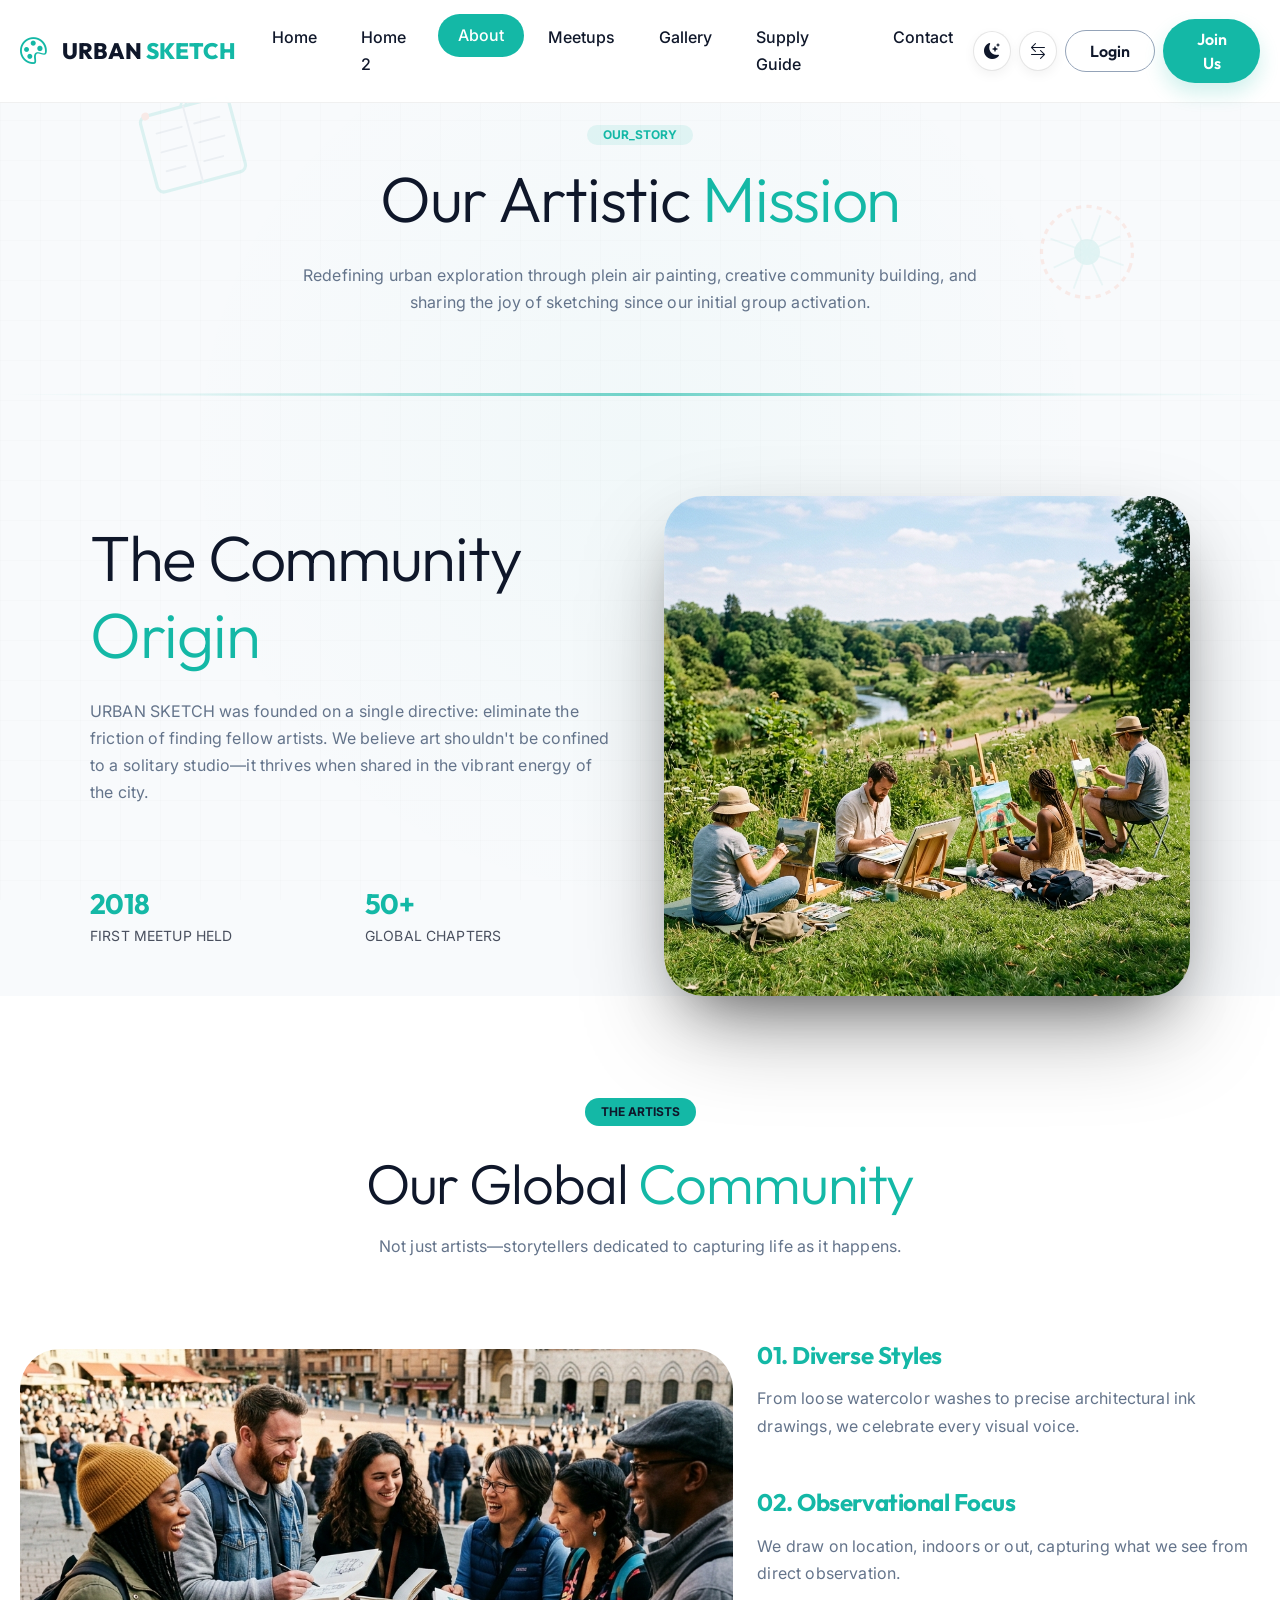
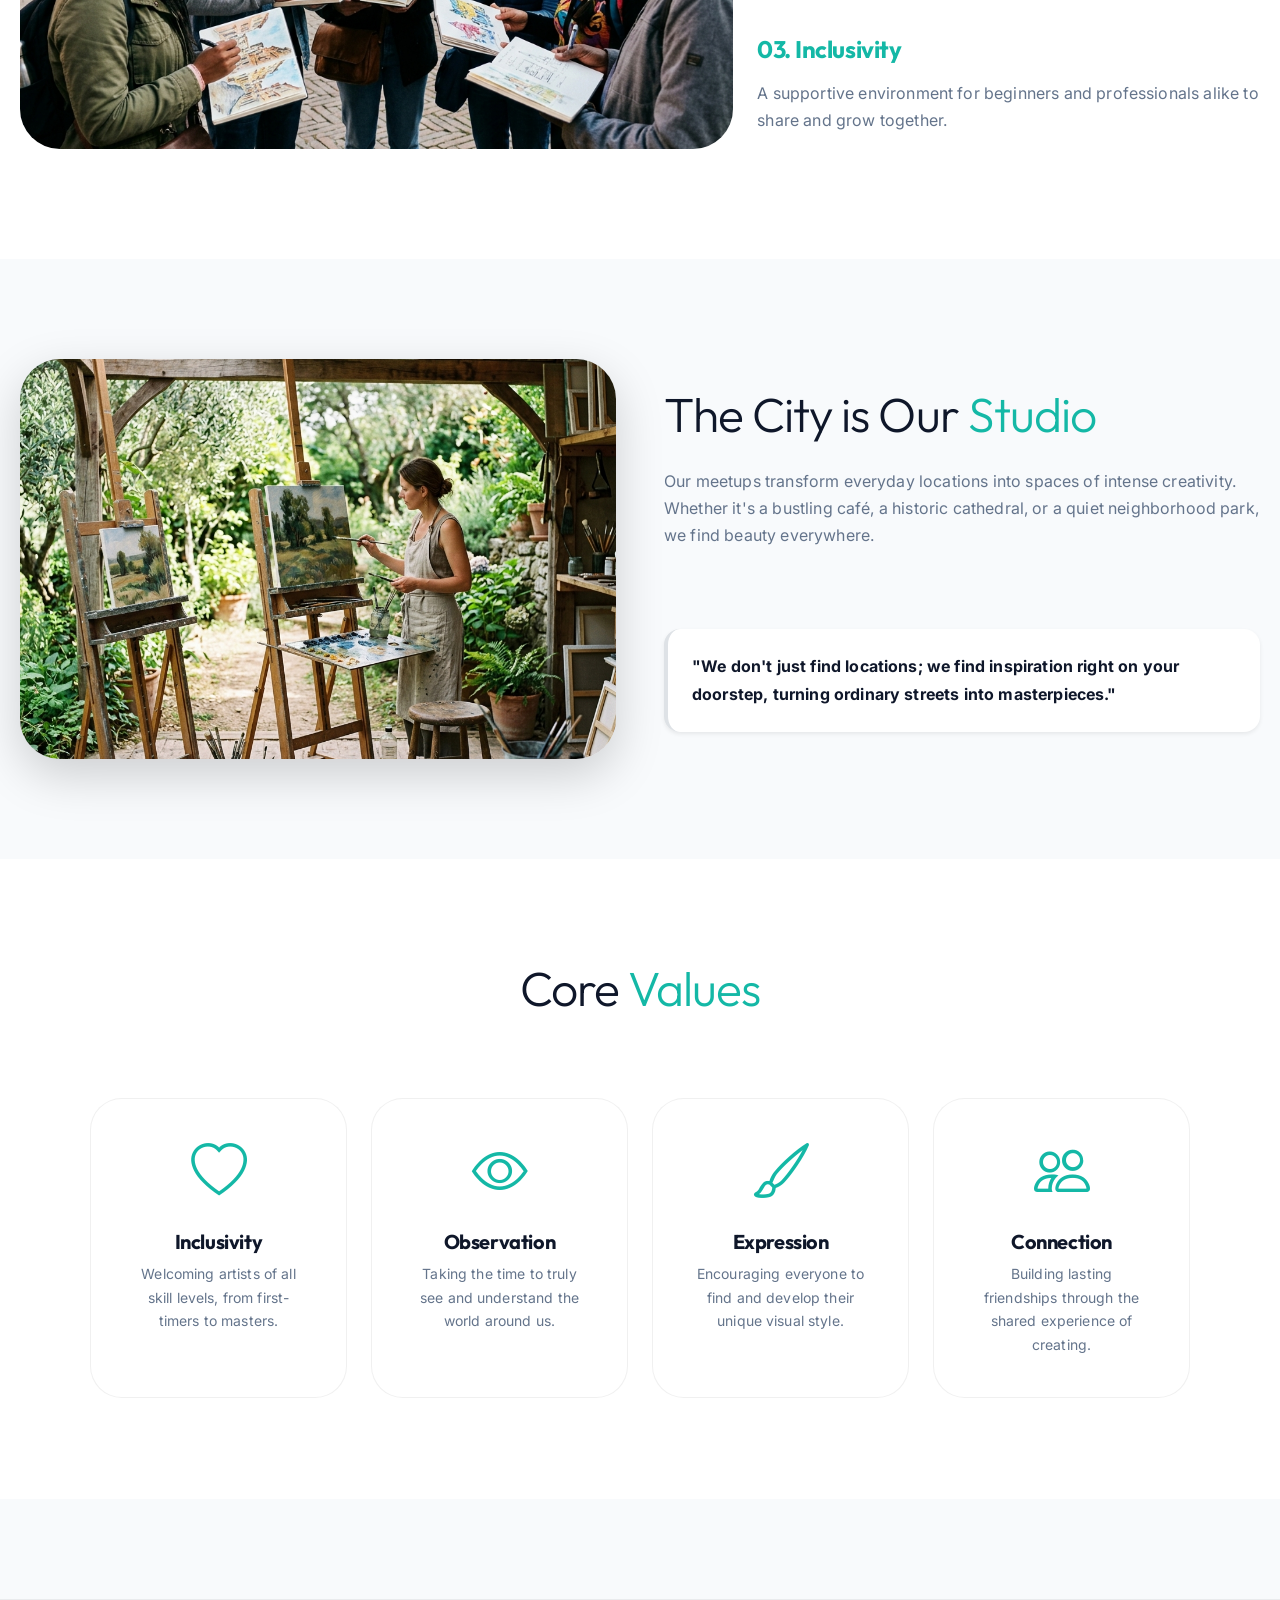
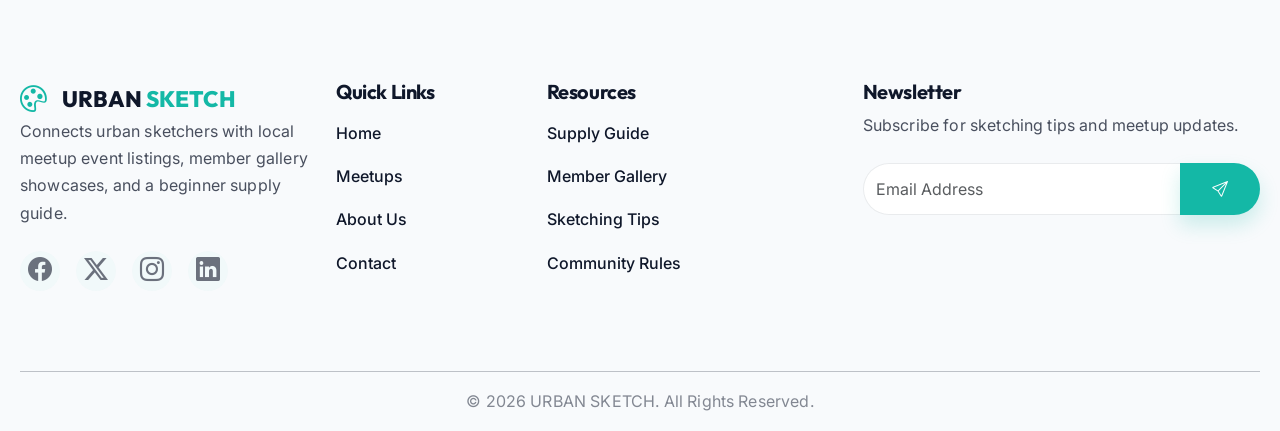
==== commit 236e9f9a: "1st commit" ====
--- a/about.html
+++ b/about.html
@@ -9,7 +9,7 @@
 <link href="https://cdn.jsdelivr.net/npm/bootstrap@5.3.3/dist/css/bootstrap.min.css" rel="stylesheet"/>
 <link href="https://cdn.jsdelivr.net/npm/bootstrap-icons@1.11.3/font/bootstrap-icons.min.css" rel="stylesheet"/>
 <link href="assets/css/style.css?v=3" rel="stylesheet"/>
-<link href="assets/css/rtl.css" rel="stylesheet"/>
+<link href="assets/css/rtl.css?v=1.7" rel="stylesheet"/>
 </head>
 <body class="bg-color">
 <div class="cursor-blob d-none d-xxl-block"></div>
@@ -71,13 +71,17 @@
 </div>
 </div>
 </div>
-<!-- About Content -->
-<main class="py-100">
+<main class="pt-0 pb-100">
 <!-- Cinematic Hero -->
-<section class="container text-center mb-100 reveal-up active">
-<div class="badge bg-accent bg-opacity-10 text-accent mb-3 px-3 py-1 rounded-pill fw-bold">OUR_STORY</div>
-<h1 class="display-3 fw-800 mb-4">Our Artistic <span class="text-accent">Mission</span></h1>
-<p class="body-large text-muted mx-auto" style="max-width: 700px;">Redefining urban exploration through plein air painting, creative community building, and sharing the joy of sketching since our initial group activation.</p>
+<section class="subpage-hero hero-about pt-120 pb-80 mb-100 text-center position-relative overflow-hidden">
+  <div class="container position-relative z-1">
+    <div class="badge bg-accent bg-opacity-10 text-accent mb-3 px-3 py-1 rounded-pill fw-bold">OUR_STORY</div>
+    <h1 class="display-3 fw-800 mb-4">Our Artistic <span class="text-accent">Mission</span></h1>
+    <p class="body-large text-muted mx-auto mb-0" style="max-width: 700px;">Redefining urban exploration through plein air painting, creative community building, and sharing the joy of sketching since our initial group activation.</p>
+  </div>
+  <div class="hero-sketch-decor decor-brush"></div>
+  <div class="hero-sketch-decor decor-pencil"></div>
+  <div class="hero-separator"></div>
 </section>
 <!-- Section 1: Mission Hero -->
 <section class="container">
@@ -196,40 +200,40 @@
 <footer class="pt-80">
 <div class="container-fluid px-4 px-md-5">
 <div class="row g-4 mb-80">
-<div class="col-lg-3 col-12 text-center text-md-start">
-<a class="navbar-brand text-white footer-logo mb-16 d-flex align-items-center gap-3 justify-content-center justify-content-md-start" href="index.html">
-<i class="bi bi-palette brand-icon"></i>
-<span class="fw-800">URBAN <span class="text-accent">SKETCH</span></span>
-</a>
-<p class="opacity-75">Connects urban sketchers with local meetup event listings, member gallery showcases, and a beginner supply guide.</p>
-<div class="d-flex justify-content-center justify-content-md-start gap-3 mt-4">
-<a class="text-white fs-4" href="#"><i class="bi bi-facebook"></i></a>
-<a class="text-white fs-4" href="#"><i class="bi bi-twitter-x"></i></a>
-<a class="text-white fs-4" href="#"><i class="bi bi-instagram"></i></a>
-<a class="text-white fs-4" href="#"><i class="bi bi-linkedin"></i></a>
-</div>
-</div>
-<div class="col-lg-2 col-12">
-<h5 class="footer-heading">Quick Links</h5>
-<ul class="nav flex-column">
-<li class="nav-item"><a class="nav-link" href="index.html">Home</a></li>
-<li class="nav-item"><a class="nav-link" href="services.html">Meetups</a></li>
-<li class="nav-item"><a class="nav-link" href="about.html">About Us</a></li>
-<li class="nav-item"><a class="nav-link" href="contact.html">Contact</a></li>
-</ul>
-</div>
-<div class="col-lg-3 col-12">
-<h5 class="footer-heading">Resources</h5>
-<ul class="nav flex-column">
-<li class="nav-item"><a class="nav-link" href="pricing.html">Supply Guide</a></li>
-<li class="nav-item"><a class="nav-link" href="gallery.html">Member Gallery</a></li>
-<li class="nav-item"><a class="nav-link" href="#">Sketching Tips</a></li>
-<li class="nav-item"><a class="nav-link" href="#">Community Rules</a></li>
-</ul>
-</div>
-<div class="col-lg-4 col-12">
-<h5 class="footer-heading">Newsletter</h5>
-<p class="opacity-75 text-center text-md-start">Subscribe for sketching tips and meetup updates.</p>
+        <div class="col-lg-3 col-12">
+            <a class="navbar-brand text-white footer-logo mb-16 d-flex align-items-center gap-3 justify-content-center justify-content-md-start" href="index.html">
+                <i class="bi bi-palette brand-icon"></i>
+                <span class="fw-800">URBAN <span class="text-accent">SKETCH</span></span>
+            </a>
+            <p class="opacity-75">Connects urban sketchers with local meetup event listings, member gallery showcases, and a beginner supply guide.</p>
+            <div class="d-flex gap-3 mt-4 justify-content-center justify-content-md-start">
+                <a class="text-white fs-4" href="#"><i class="bi bi-facebook"></i></a>
+                <a class="text-white fs-4" href="#"><i class="bi bi-twitter-x"></i></a>
+                <a class="text-white fs-4" href="#"><i class="bi bi-instagram"></i></a>
+                <a class="text-white fs-4" href="#"><i class="bi bi-linkedin"></i></a>
+            </div>
+        </div>
+        <div class="col-lg-2 col-12">
+            <h5 class="footer-heading">Quick Links</h5>
+            <ul class="nav flex-column">
+                <li class="nav-item"><a class="nav-link" href="index.html">Home</a></li>
+                <li class="nav-item"><a class="nav-link" href="services.html">Meetups</a></li>
+                <li class="nav-item"><a class="nav-link" href="about.html">About Us</a></li>
+                <li class="nav-item"><a class="nav-link" href="contact.html">Contact</a></li>
+            </ul>
+        </div>
+        <div class="col-lg-3 col-12">
+            <h5 class="footer-heading">Resources</h5>
+            <ul class="nav flex-column">
+                <li class="nav-item"><a class="nav-link" href="pricing.html">Supply Guide</a></li>
+                <li class="nav-item"><a class="nav-link" href="gallery.html">Member Gallery</a></li>
+                <li class="nav-item"><a class="nav-link" href="#">Sketching Tips</a></li>
+                <li class="nav-item"><a class="nav-link" href="#">Community Rules</a></li>
+            </ul>
+        </div>
+        <div class="col-lg-4 col-12">
+            <h5 class="footer-heading">Newsletter</h5>
+            <p class="opacity-75">Subscribe for sketching tips and meetup updates.</p>
 <form class="mt-4">
 <div class="input-group">
 <input class="form-control rounded-pill rounded-end-0 bg-transparent border-secondary border-opacity-25 text-white" placeholder="Email Address" type="email"/>
--- a/assets/css/style.css
+++ b/assets/css/style.css
@@ -568,8 +568,28 @@
     100% { box-shadow: 0 0 0 0 rgba(var(--accent-rgb), 0); }
 }
 
-@media (max-width: 767px) {
-    .timeline::before { left: 50%; transform: translateX(-50%); }
+@media (max-width: 1024px) {
+    .timeline::before { display: none !important; }
+    .timeline .row {
+        text-align: center !important;
+        justify-content: center !important;
+    }
+    .timeline .mission-step {
+        margin: 0 auto 20px auto !important;
+    }
+    .timeline [class*="col-lg-5"] {
+        text-align: center !important;
+        margin-left: auto !important;
+        margin-right: auto !important;
+    }
+    .timeline p {
+        text-align: center !important;
+        padding-left: 0 !important;
+        padding-right: 0 !important;
+        max-width: 550px;
+        margin-left: auto !important;
+        margin-right: auto !important;
+    }
 }
 
 /* Typography Spacing */
@@ -663,7 +683,7 @@
     transform: translateY(-5px) scale(1.1);
 }
 
-.footer-logo, .footer-logo span {
+.footer-logo, .footer-logo span:not(.text-accent) {
     color: var(--text-main) !important;
 }
 
@@ -1013,9 +1033,9 @@
         padding-right: 20px;
         gap: 40px !important;
     }
-    /* .timeline::before {
-        display: none; 
-    } */
+    .timeline::before {
+        display: none !important; 
+    }
     .mission-step {
         margin-bottom: 16px;
     }
@@ -1832,7 +1852,7 @@
 /* --- TACTICAL RADIO & CHECKBOX REFINEMENT --- */
 .form-check-input {
     background-color: transparent !important;
-    border: 1px solid var(--border-color) !important;
+    border: 1.5px solid var(--text-muted) !important;
     cursor: pointer;
     transition: all 0.2s ease;
 }
@@ -1945,6 +1965,13 @@
         align-items: center !important;
         text-align: center;
         gap: 20px;
+    }
+    .bento-card .d-flex.flex-row {
+        flex-direction: row !important;
+        align-items: center !important;
+    }
+    .bento-card .d-flex.flex-column.align-items-start {
+        align-items: flex-start !important;
     }
     .bento-card .row {
         flex-direction: column;
@@ -2379,3 +2406,182 @@
     transform: translateY(-10px) scale(1.02);
     box-shadow: 0 30px 60px rgba(0,0,0,0.15);
 }
+
+/* --- SUBPAGE HERO SECTION --- */
+.subpage-hero {
+    background: linear-gradient(180deg, rgba(var(--accent-rgb), 0.05) 0%, rgba(var(--bg-color), 0) 100%);
+    border-bottom: none;
+    position: relative;
+    z-index: 1;
+}
+
+/* --- PAGE SPECIFIC HERO ILLUSTRATIONS (COLORED ART SVGs) --- */
+
+/* 1. About Page: Sketchbook & City/Compass */
+.hero-about .decor-brush {
+    background-image: url('data:image/svg+xml;utf8,<svg xmlns="http://www.w3.org/2000/svg" viewBox="0 0 100 100" fill="none"><rect x="15" y="20" width="70" height="60" rx="5" fill="%23FFFFFF" stroke="%2314B8A6" stroke-width="2.5"/><path d="M50 20v60M25 35h20M25 50h20M25 65h15M55 35h20M55 50h20M55 65h15" stroke="%2394A3B8" stroke-width="1.5" stroke-linecap="round"/><circle cx="20" cy="20" r="3" fill="%23FF7A59"/><circle cx="80" cy="20" r="3" fill="%23FF7A59"/><path d="M48 20c2-5 5-5 5 0" stroke="%2314B8A6" stroke-width="2"/></svg>') !important;
+}
+.hero-about .decor-pencil {
+    background-image: url('data:image/svg+xml;utf8,<svg xmlns="http://www.w3.org/2000/svg" viewBox="0 0 100 100" fill="none"><circle cx="50" cy="50" r="35" stroke="%23FF7A59" stroke-width="2.5" stroke-dasharray="4 4"/><path d="M50 20v60M20 50h60M30 30l40 40M30 70l40-40" stroke="%2314B8A6" stroke-width="1.5" opacity="0.5"/><circle cx="50" cy="50" r="10" fill="%2314B8A6" opacity="0.8"/></svg>') !important;
+}
+
+/* 2. Meetups Page: Map/Pin & Easel */
+.hero-meetups .decor-brush {
+    background-image: url('data:image/svg+xml;utf8,<svg xmlns="http://www.w3.org/2000/svg" viewBox="0 0 100 100" fill="none"><path d="M50 15c-15 0-25 10-25 24 0 18 25 46 25 46s25-28 25-46c0-14-10-24-25-24z" fill="%2314B8A6" fill-opacity="0.1" stroke="%2314B8A6" stroke-width="2.5"/><circle cx="50" cy="38" r="10" fill="%236366F1"/><path d="M35 85h30" stroke="%2394A3B8" stroke-width="2" stroke-linecap="round"/></svg>') !important;
+}
+.hero-meetups .decor-pencil {
+    background-image: url('data:image/svg+xml;utf8,<svg xmlns="http://www.w3.org/2000/svg" viewBox="0 0 100 100" fill="none"><path d="M25 80l25-55 25 55M50 25v55" stroke="%236366F1" stroke-width="2.5" stroke-linecap="round" stroke-linejoin="round"/><rect x="20" y="45" width="60" height="20" rx="3" fill="%23FFFFFF" stroke="%2314B8A6" stroke-width="2"/><path d="M30 55h40" stroke="%23FF7A59" stroke-width="2"/></svg>') !important;
+}
+
+/* 3. Gallery Page: Picture Frame & Watercolor Palette */
+.hero-gallery .decor-brush {
+    background-image: url('data:image/svg+xml;utf8,<svg xmlns="http://www.w3.org/2000/svg" viewBox="0 0 100 100" fill="none"><rect x="15" y="15" width="70" height="70" rx="8" fill="%23FFFFFF" stroke="%2314B8A6" stroke-width="3"/><rect x="25" y="25" width="50" height="50" rx="4" fill="%23FFB800" fill-opacity="0.1" stroke="%23FFB800" stroke-width="2"/><path d="M30 65l15-15 12 12 15-18 8 8" stroke="%23FFB800" stroke-width="2" stroke-linecap="round" stroke-linejoin="round"/><circle cx="60" cy="40" r="4" fill="%2314B8A6"/></svg>') !important;
+}
+.hero-gallery .decor-pencil {
+    background-image: url('data:image/svg+xml;utf8,<svg xmlns="http://www.w3.org/2000/svg" viewBox="0 0 100 100" fill="none"><path d="M25 45c0-15 15-25 35-20s40 15 30 35S55 75 40 70 25 60 25 45z" fill="%23FFFFFF" stroke="%23FFB800" stroke-width="2.5"/><circle cx="42" cy="38" r="6" fill="%2314B8A6"/><circle cx="62" cy="38" r="6" fill="%23FF7A59"/><circle cx="52" cy="55" r="6" fill="%236366F1"/><circle cx="72" cy="50" r="6" fill="%23FFB800"/><path d="M30 60l-10 15c-2 3-5 1-4-2l5-12" fill="%2394A3B8" stroke="%2394A3B8" stroke-width="2"/></svg>') !important;
+}
+
+/* 4. Supply Guide Page: Water Jar with Brushes & Ink Pot */
+.hero-pricing .decor-brush {
+    background-image: url('data:image/svg+xml;utf8,<svg xmlns="http://www.w3.org/2000/svg" viewBox="0 0 100 100" fill="none"><rect x="35" y="45" width="30" height="40" rx="8" fill="%23FFFFFF" fill-opacity="0.8" stroke="%2314B8A6" stroke-width="2.5"/><path d="M40 45V25l8-8 8 8v20M45 45V15l6-6 6 6v30" stroke="%238B5CF6" stroke-width="2" stroke-linecap="round" stroke-linejoin="round"/><path d="M30 45h40" stroke="%2314B8A6" stroke-width="2"/><path d="M38 60c2 4 8 4 10 0" stroke="%238B5CF6" stroke-width="1.5"/></svg>') !important;
+}
+.hero-pricing .decor-pencil {
+    background-image: url('data:image/svg+xml;utf8,<svg xmlns="http://www.w3.org/2000/svg" viewBox="0 0 100 100" fill="none"><path d="M35 50h30v30H35V50z" fill="%23FFFFFF" stroke="%238B5CF6" stroke-width="2.5"/><path d="M40 50V35h20v15M42 35l8-10 8 10" stroke="%2314B8A6" stroke-width="2" stroke-linecap="round"/><circle cx="50" cy="65" r="7" fill="%2314B8A6"/><path d="M25 75l10-10M75 75l-10-10" stroke="%2394A3B8" stroke-width="2" stroke-linecap="round"/></svg>') !important;
+}
+
+/* 5. Contact Page: Envelope & Chat Bubble */
+.hero-contact .decor-brush {
+    background-image: url('data:image/svg+xml;utf8,<svg xmlns="http://www.w3.org/2000/svg" viewBox="0 0 100 100" fill="none"><rect x="15" y="25" width="70" height="50" rx="6" fill="%23FFFFFF" stroke="%2314B8A6" stroke-width="2.5"/><path d="M15 25l35 25 35-25" stroke="%23FF7A59" stroke-width="2.5" stroke-linecap="round" stroke-linejoin="round"/><path d="M25 60h25M25 50h15" stroke="%2394A3B8" stroke-width="1.5" stroke-linecap="round"/></svg>') !important;
+}
+.hero-contact .decor-pencil {
+    background-image: url('data:image/svg+xml;utf8,<svg xmlns="http://www.w3.org/2000/svg" viewBox="0 0 100 100" fill="none"><path d="M20 30h60v40H45L30 80V70H20V30z" fill="%23FFFFFF" stroke="%23FF7A59" stroke-width="2.5" stroke-linejoin="round"/><circle cx="38" cy="50" r="4" fill="%2314B8A6"/><circle cx="50" cy="50" r="4" fill="%2314B8A6"/><circle cx="62" cy="50" r="4" fill="%2314B8A6"/></svg>') !important;
+}
+
+/* Sketching-related background decoration */
+.subpage-hero .hero-sketch-decor {
+    position: absolute;
+    width: 130px;
+    height: 130px;
+    opacity: 0.12;
+    pointer-events: none;
+    transition: all 0.5s ease;
+    background-size: contain;
+    background-repeat: no-repeat;
+}
+
+[data-theme="dark"] .subpage-hero .hero-sketch-decor {
+    opacity: 0.22;
+    filter: invert(1) brightness(1.5);
+}
+
+.subpage-hero .decor-brush {
+    top: 20%;
+    left: 10%;
+    transform: rotate(-15deg);
+    background-image: url('data:image/svg+xml;utf8,<svg xmlns="http://www.w3.org/2000/svg" viewBox="0 0 100 100" fill="none" stroke="%2314B8A6" stroke-width="2.5" stroke-linecap="round" stroke-linejoin="round"><path d="M75 15l10 10-40 40c-2 2-5 3-8 3H25v-12c0-3 1-6 3-8l40-40zM25 73c1-2 4-5 8-5M15 85a8 8 0 0 1 12 0L15 85zM60 30l10 10"/></svg>');
+    animation: float-sketch-1 8s ease-in-out infinite;
+}
+
+.subpage-hero .decor-pencil {
+    bottom: 20%;
+    right: 10%;
+    transform: rotate(20deg);
+    background-image: url('data:image/svg+xml;utf8,<svg xmlns="http://www.w3.org/2000/svg" viewBox="0 0 100 100" fill="none" stroke="%2314B8A6" stroke-width="2" stroke-linecap="round" stroke-linejoin="round"><path d="M15 85l15-5 50-50-10-10-50 50-5 15zM65 25l10 10M15 85l3-3M20 70l10 10M55 20c2-5 8-5 10-3l8 8c2 2 2 8-3 10L55 20z"/></svg>');
+    animation: float-sketch-2 10s ease-in-out infinite;
+}
+
+@keyframes float-sketch-1 {
+    0% { transform: translateY(0px) rotate(-15deg); }
+    50% { transform: translateY(-10px) rotate(-10deg); }
+    100% { transform: translateY(0px) rotate(-15deg); }
+}
+
+@keyframes float-sketch-2 {
+    0% { transform: translateY(0px) rotate(20deg); }
+    50% { transform: translateY(8px) rotate(25deg); }
+    100% { transform: translateY(0px) rotate(20deg); }
+}
+
+/* Beautiful Separation Line (Sketchy/Hand-drawn effect) */
+.subpage-hero .hero-separator {
+    position: absolute;
+    bottom: 0;
+    left: 0;
+    right: 0;
+    height: 3px;
+    background: linear-gradient(90deg, 
+        transparent 0%, 
+        rgba(var(--accent-rgb), 0.1) 15%, 
+        rgba(var(--accent-rgb), 0.6) 50%, 
+        rgba(var(--accent-rgb), 0.1) 85%, 
+        transparent 100%
+    );
+    border-radius: 50%;
+}
+
+/* Hide background decors on mobile to avoid overcrowding */
+@media (max-width: 768px) {
+    .subpage-hero .hero-sketch-decor {
+        display: none !important;
+    }
+}
+
+/* Accordion Custom Theme Styling */
+.accordion-button {
+    color: var(--text-main) !important;
+    background-color: transparent !important;
+    box-shadow: none !important;
+}
+
+.accordion-button:not(.collapsed) {
+    color: var(--accent) !important;
+    background-color: transparent !important;
+}
+
+.accordion-button::after {
+    filter: brightness(0.7);
+    transition: transform 0.3s ease, filter 0.3s ease;
+}
+
+[data-theme="dark"] .accordion-button::after {
+    filter: invert(1) brightness(2);
+}
+
+.accordion-button:not(.collapsed)::after {
+    filter: invert(0.6) sepia(1) saturate(5) hue-rotate(130deg) !important;
+}
+
+.accordion-body {
+    color: var(--text-muted) !important;
+}
+
+/* Protocol Card Heading & Sub-content Alignment */
+.protocol-card-title {
+    min-height: 3.25rem;
+    display: grid;
+    place-items: center;
+    text-align: center;
+    line-height: 1.3;
+}
+
+/* Form Select Refinement & Dark Theme Icon */
+.form-select {
+    background-position: right 1.25rem center !important;
+    padding-right: 3rem !important;
+    padding-left: 1.25rem !important;
+}
+
+[data-theme="dark"] .form-select {
+    color: #FFFFFF !important;
+    background-image: url("data:image/svg+xml,%3csvg xmlns='http://www.w3.org/2000/svg' viewBox='0 0 16 16'%3e%3cpath fill='none' stroke='%23FFFFFF' stroke-linecap='round' stroke-linejoin='round' stroke-width='2' d='m2 5 6 6 6-6'/%3e%3c/svg%3e") !important;
+}
+
+/* Safe Area Insets & Base Horizontal Padding (No Edge Touching) */
+.container,
+.container-fluid {
+    padding-left: max(1.25rem, env(safe-area-inset-left)) !important;
+    padding-right: max(1.25rem, env(safe-area-inset-right)) !important;
+}
+
+
+
--- a/assets/css/rtl.css
+++ b/assets/css/rtl.css
@@ -2,6 +2,18 @@
 html[dir="rtl"] {
     direction: rtl;
     text-align: right;
+}
+
+/* Ensure English text blocks preserve LTR directionality for correct punctuation and line wrapping while inheriting RTL alignment */
+html[dir="rtl"] p,
+html[dir="rtl"] h1,
+html[dir="rtl"] h2,
+html[dir="rtl"] h3,
+html[dir="rtl"] h4,
+html[dir="rtl"] h5,
+html[dir="rtl"] h6,
+html[dir="rtl"] blockquote {
+    direction: ltr;
 }
 
 /* Adjust Offcanvas for RTL */
@@ -26,34 +38,30 @@
     margin-right: 0 !important;
 }
 
-/* Adjust padding/margins for specific alignments */
-html[dir="rtl"] .pe-lg-5 {
-    padding-left: 3rem !important;
-    padding-right: 0 !important;
-}
-
-html[dir="rtl"] .ps-lg-4 {
-    padding-right: 1.5rem !important;
-    padding-left: 0 !important;
-}
-
-html[dir="rtl"] .text-lg-start,
-html[dir="rtl"] .text-md-start {
-    text-align: right !important;
-}
-
-html[dir="rtl"] .text-lg-end,
-html[dir="rtl"] .text-md-end {
-    text-align: left !important;
-}
-
-html[dir="rtl"] .justify-content-md-start {
-    justify-content: flex-end !important;
-}
-
-html[dir="rtl"] .justify-content-md-end {
-    justify-content: flex-start !important;
-}
+/* Responsive Text Alignment & Padding Overrides for RTL */
+html[dir="rtl"] .text-start { text-align: right !important; }
+html[dir="rtl"] .text-end { text-align: left !important; }
+
+@media (min-width: 576px) {
+    html[dir="rtl"] .text-sm-start { text-align: right !important; }
+    html[dir="rtl"] .text-sm-end { text-align: left !important; }
+}
+
+@media (min-width: 768px) {
+    html[dir="rtl"] .text-md-start { text-align: right !important; }
+    html[dir="rtl"] .text-md-end { text-align: left !important; }
+    html[dir="rtl"] .justify-content-md-start { justify-content: flex-end !important; }
+    html[dir="rtl"] .justify-content-md-end { justify-content: flex-start !important; }
+}
+
+@media (min-width: 992px) {
+    html[dir="rtl"] .text-lg-start { text-align: right !important; }
+    html[dir="rtl"] .text-lg-end { text-align: left !important; }
+    html[dir="rtl"] .pe-lg-5 { padding-left: 3rem !important; padding-right: 0 !important; }
+    html[dir="rtl"] .pe-lg-4 { padding-left: 1.5rem !important; padding-right: 0 !important; }
+    html[dir="rtl"] .ps-lg-4 { padding-right: 1.5rem !important; padding-left: 0 !important; }
+}
+
 
 /* Animations for RTL */
 html[dir="rtl"] .reveal-left {
@@ -61,6 +69,10 @@
 }
 html[dir="rtl"] .reveal-right {
     transform: translateX(-80px);
+}
+html[dir="rtl"] .reveal-left.active,
+html[dir="rtl"] .reveal-right.active {
+    transform: translate(0, 0) scale(1) !important;
 }
 
 html[dir="rtl"] .border-md-start {
@@ -85,6 +97,11 @@
     margin-left: 1.5rem !important;
 }
 
+html[dir="rtl"] .me-2 {
+    margin-right: 0 !important;
+    margin-left: 0.5rem !important;
+}
+
 html[dir="rtl"] .ms-3 {
     margin-left: 0 !important;
     margin-right: 1rem !important;
@@ -100,3 +117,128 @@
     padding-right: 0 !important;
     padding-left: 1rem !important;
 }
+
+/* Footer Link Alignment for RTL */
+html[dir="rtl"] footer {
+    text-align: right !important;
+}
+
+html[dir="rtl"] footer .col-lg-3,
+html[dir="rtl"] footer .col-lg-2,
+html[dir="rtl"] footer .col-lg-4,
+html[dir="rtl"] footer .col-12 {
+    display: block !important;
+    text-align: right !important;
+}
+
+html[dir="rtl"] footer .nav {
+    display: flex !important;
+    flex-direction: column !important;
+    align-items: flex-start !important;
+    padding: 0 !important;
+}
+
+html[dir="rtl"] footer .nav-link {
+    text-align: right !important;
+    padding: 8px 0 !important;
+}
+
+html[dir="rtl"] footer .footer-logo {
+    justify-content: flex-start !important;
+}
+
+html[dir="rtl"] footer .d-flex.gap-3 {
+    justify-content: flex-start !important;
+}
+
+html[dir="rtl"] footer .text-center,
+html[dir="rtl"] footer .text-center p {
+    text-align: center !important;
+}
+
+html[dir="rtl"] footer p {
+    text-align: right !important;
+    direction: ltr !important;
+}
+
+/* Input-Group Corners & Text Alignment for RTL */
+html[dir="rtl"] .input-group .form-control {
+    border-top-right-radius: 50rem !important;
+    border-bottom-right-radius: 50rem !important;
+    border-top-left-radius: 0 !important;
+    border-bottom-left-radius: 0 !important;
+    text-align: right !important;
+}
+
+html[dir="rtl"] .input-group .btn,
+html[dir="rtl"] .input-group .input-group-text {
+    border-top-left-radius: 50rem !important;
+    border-bottom-left-radius: 50rem !important;
+    border-top-right-radius: 0 !important;
+    border-bottom-right-radius: 0 !important;
+}
+
+
+/* Accordion RTL Alignment (Dropdown left, Question right) */
+html[dir="rtl"] .accordion-button {
+    text-align: right !important;
+    flex-direction: row-reverse !important;
+    justify-content: space-between !important;
+}
+
+html[dir="rtl"] .accordion-button::after {
+    margin-left: 0 !important;
+    margin-right: 0 !important;
+}
+
+html[dir="rtl"] .accordion-body {
+    text-align: right !important;
+    padding-right: 1.25rem !important;
+    padding-left: 3rem !important;
+}
+
+/* Select Dropdown RTL Positioning & Padding (Prevents Text Overlapping) */
+html[dir="rtl"] .form-select {
+    background-position: left 1.25rem center !important;
+    padding-left: 3rem !important;
+    padding-right: 1.25rem !important;
+    text-align: right !important;
+}
+
+/* Home Page & Global RTL Mobile & Tablet Center Alignment */
+@media (max-width: 1024px) {
+    html[dir="rtl"] .timeline,
+    html[dir="rtl"] .timeline .row,
+    html[dir="rtl"] .timeline [class*="col-"],
+    html[dir="rtl"] .timeline h4,
+    html[dir="rtl"] .timeline p {
+        text-align: center !important;
+        justify-content: center !important;
+        margin-left: auto !important;
+        margin-right: auto !important;
+    }
+
+    html[dir="rtl"] section,
+    html[dir="rtl"] .hero,
+    html[dir="rtl"] .pe-lg-5,
+    html[dir="rtl"] .pe-lg-5 h1,
+    html[dir="rtl"] .pe-lg-5 p,
+    html[dir="rtl"] .pe-lg-5 .d-flex,
+    html[dir="rtl"] .text-center,
+    html[dir="rtl"] .text-center h1,
+    html[dir="rtl"] .text-center h2,
+    html[dir="rtl"] .text-center h3,
+    html[dir="rtl"] .text-center h4,
+    html[dir="rtl"] .text-center p {
+        text-align: center !important;
+    }
+
+    html[dir="rtl"] .pe-lg-5 .d-flex,
+    html[dir="rtl"] .d-flex.justify-content-center {
+        justify-content: center !important;
+    }
+}
+
+
+
+
